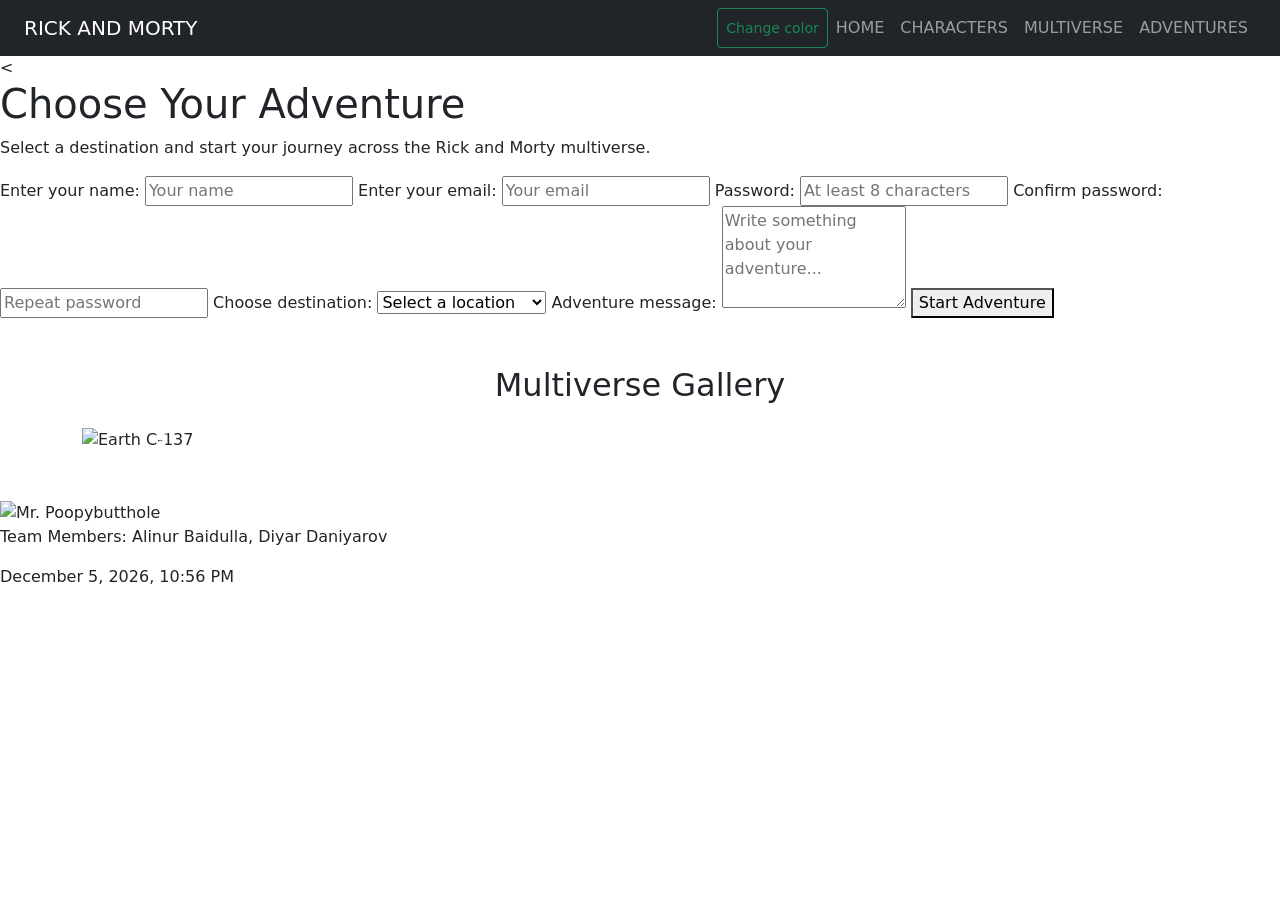
==== adventures.html @ 1e3c1c27 "Implementing JSON" ====
<!DOCTYPE html>
<html lang="en">

<head>
    <meta charset="UTF-8">
    <meta name="viewport" content="width=device-width, initial-scale=1.0">

    <title>Rick and Morty - Adventures</title>

    <link
        href="https://cdn.jsdelivr.net/npm/bootstrap@5.3.8/dist/css/bootstrap.min.css"
        rel="stylesheet">

    <link rel="stylesheet" href="CSS/style.css">
</head>

<body class="adventures-page">

   <nav id="mainNav" class="navbar navbar-expand-lg navbar-dark bg-dark px-4">

    <a class="navbar-brand" href="index.html">
        RICK AND MORTY
    </a>

    <button
        class="navbar-toggler"
        type="button"
        data-bs-toggle="collapse"
        data-bs-target="#mainNavbar"
        aria-controls="mainNavbar"
        aria-expanded="false"
        aria-label="Toggle navigation">

        <span class="navbar-toggler-icon"></span>

    </button>

    <div class="collapse navbar-collapse" id="mainNavbar">

        <div class="navbar-nav ms-auto">
            <button id="colorBtn" class="btn btn-sm btn-outline-success ms-lg-3">
    Change color
</button>

            <a class="nav-link" href="index.html">
                HOME
            </a>

            <a class="nav-link" href="characters.html">
                CHARACTERS
            </a>

            <a class="nav-link" href="multiverse.html">
                MULTIVERSE
            </a>

            <a class="nav-link" href="adventures.html">
                ADVENTURES
            </a>

        </div>

    </div>

</nav>


    <main>

        <<section class="adventure-box">

    <h1>Choose Your Adventure</h1>

    <p>
        Select a destination and start your journey
        across the Rick and Morty multiverse.
    </p>

    <form id="adventureForm" novalidate>

        <label for="player-name">Enter your name:</label>
        <input type="text" id="player-name" placeholder="Your name">
        <span class="error" id="nameError"></span>

        <label for="player-email">Enter your email:</label>
        <input type="email" id="player-email" placeholder="Your email">
        <span class="error" id="emailError"></span>

        <label for="player-password">Password:</label>
        <input type="password" id="player-password" placeholder="At least 8 characters">
        <span class="error" id="passwordError"></span>

        <label for="player-confirm">Confirm password:</label>
        <input type="password" id="player-confirm" placeholder="Repeat password">
        <span class="error" id="confirmError"></span>

        <label for="destination">Choose destination:</label>
        <select id="destination">
            <option value="">Select a location</option>
            <option value="earth-c137">Earth C-137</option>
            <option value="citadel">Citadel of Ricks</option>
            <option value="blips-and-chitz">Blips and Chitz</option>
            <option value="prime-dimension">Prime Dimension</option>
            <option value="doofus-dimension">Doofus Dimension</option>
        </select>
        <span class="error" id="destinationError"></span>

        <label for="adventure-message">Adventure message:</label>
        <textarea id="adventure-message" rows="4" placeholder="Write something about your adventure..."></textarea>
        <span class="error" id="messageError"></span>

        <button type="submit">Start Adventure</button>

    </form>

</section>

<section class="container my-5">

    <h2 class="text-center mb-4">
        Multiverse Gallery
    </h2>

    <div
        id="multiverseCarousel"
        class="carousel slide"
        data-bs-ride="carousel">

        <div class="carousel-inner">

            <div class="carousel-item active">
                <img
                    src="https://images8.alphacoders.com/633/633291.png"
                    class="d-block w-100"
                    alt="Earth C-137">

                <div class="carousel-caption">
                    <h5>Earth C-137</h5>
                </div>
            </div>

            <div class="carousel-item">
                <img
                    src="images/citadel.jpg"
                    class="d-block w-100"
                    alt="Citadel of Ricks">

                <div class="carousel-caption">
                    <h5>Citadel of Ricks</h5>
                </div>
            </div>

            <div class="carousel-item">
                <img
                    src="images/blipsandchitz.jpg"
                    class="d-block w-100"
                    alt="Blips and Chitz">

                <div class="carousel-caption">
                    <h5>Blips and Chitz</h5>
                </div>
            </div>

            <div class="carousel-item">
                <img
                    src="images/prime.jpg"
                    class="d-block w-100"
                    alt="Prime Dimension">

                <div class="carousel-caption">
                    <h5>Prime Dimension</h5>
                </div>
            </div>

            <div class="carousel-item">
                <img
                    src="images/669993.png"
                    class="d-block w-100"
                    alt="Doofus Dimension">

                <div class="carousel-caption">
                    <h5>Doofus Dimension</h5>
                </div>
            </div>

            <div class="carousel-item">
                <img
                    src="https://c4.wallpaperflare.com/wallpaper/999/767/698/rick-and-morty-space-wallpaper-preview.jpg"
                    class="d-block w-100"
                    alt="C-137 World">

                <div class="carousel-caption">
                    <h5>C-137 World</h5>
                </div>
            </div>

            <div class="carousel-item">
                <img
                    src="https://external-preview.redd.it/better-late-than-never-updated-rick-morty-no-mans-sky-v0-KC6_WNamrTLcZHHUnxqdLR42N1tS6dCo4WlxEigZYp0.jpg?auto=webp&s=d674f3583d5a93c86abb2eab2d0bec30c91e4be4"
                    class="d-block w-100"
                    alt="The Citadel">

                <div class="carousel-caption">
                    <h5>The Citadel</h5>
                </div>
            </div>

            <div class="carousel-item">
                <img
                    src="https://cdnb.artstation.com/p/assets/images/images/028/853/683/large/nicholas-cole-jordan-flgtz-rickmorty-panorama-watermarked.jpg?1595716690"
                    class="d-block w-100"
                    alt="Intergalactic Arcade">

                <div class="carousel-caption">
                    <h5>Intergalactic Arcade</h5>
                </div>
            </div>

            <div class="carousel-item">
                <img
                    src="https://encrypted-tbn0.gstatic.com/images?q=tbn:ANd9GcSGdrBbyX2g_65TsSOIntKybNp_5AwWkfByoyB6uJmIbg19TkUXjLWx7h7P&s=10"
                    class="d-block w-100"
                    alt="Another Dimension">

                <div class="carousel-caption">
                    <h5>Another Dimension</h5>
                </div>
            </div>

        </div>

        <button
            class="carousel-control-prev"
            type="button"
            data-bs-target="#multiverseCarousel"
            data-bs-slide="prev">

            <span class="carousel-control-prev-icon"></span>
            <span class="visually-hidden">Previous</span>
        </button>

        <button
            class="carousel-control-next"
            type="button"
            data-bs-target="#multiverseCarousel"
            data-bs-slide="next">

            <span class="carousel-control-next-icon"></span>
            <span class="visually-hidden">Next</span>
        </button>

    </div>

</section>

    </main>
            <img src="images/poopybutthole.png" alt="Mr. Poopybutthole" class="adventure-character-left">

    <footer>
        
        <p>
            Team Members: Alinur Baidulla, Diyar Daniyarov
        </p>
        <div id="datetime"></div>
    </footer>

    <script src="script.js"></script>
    <script src="accordion.js"></script>

    <script
        src="https://cdn.jsdelivr.net/npm/bootstrap@5.3.8/dist/js/bootstrap.bundle.min.js">
    </script>
    <script src="datetime.js"></script>
    <script src="color.js"></script>
    
</body>
</html>
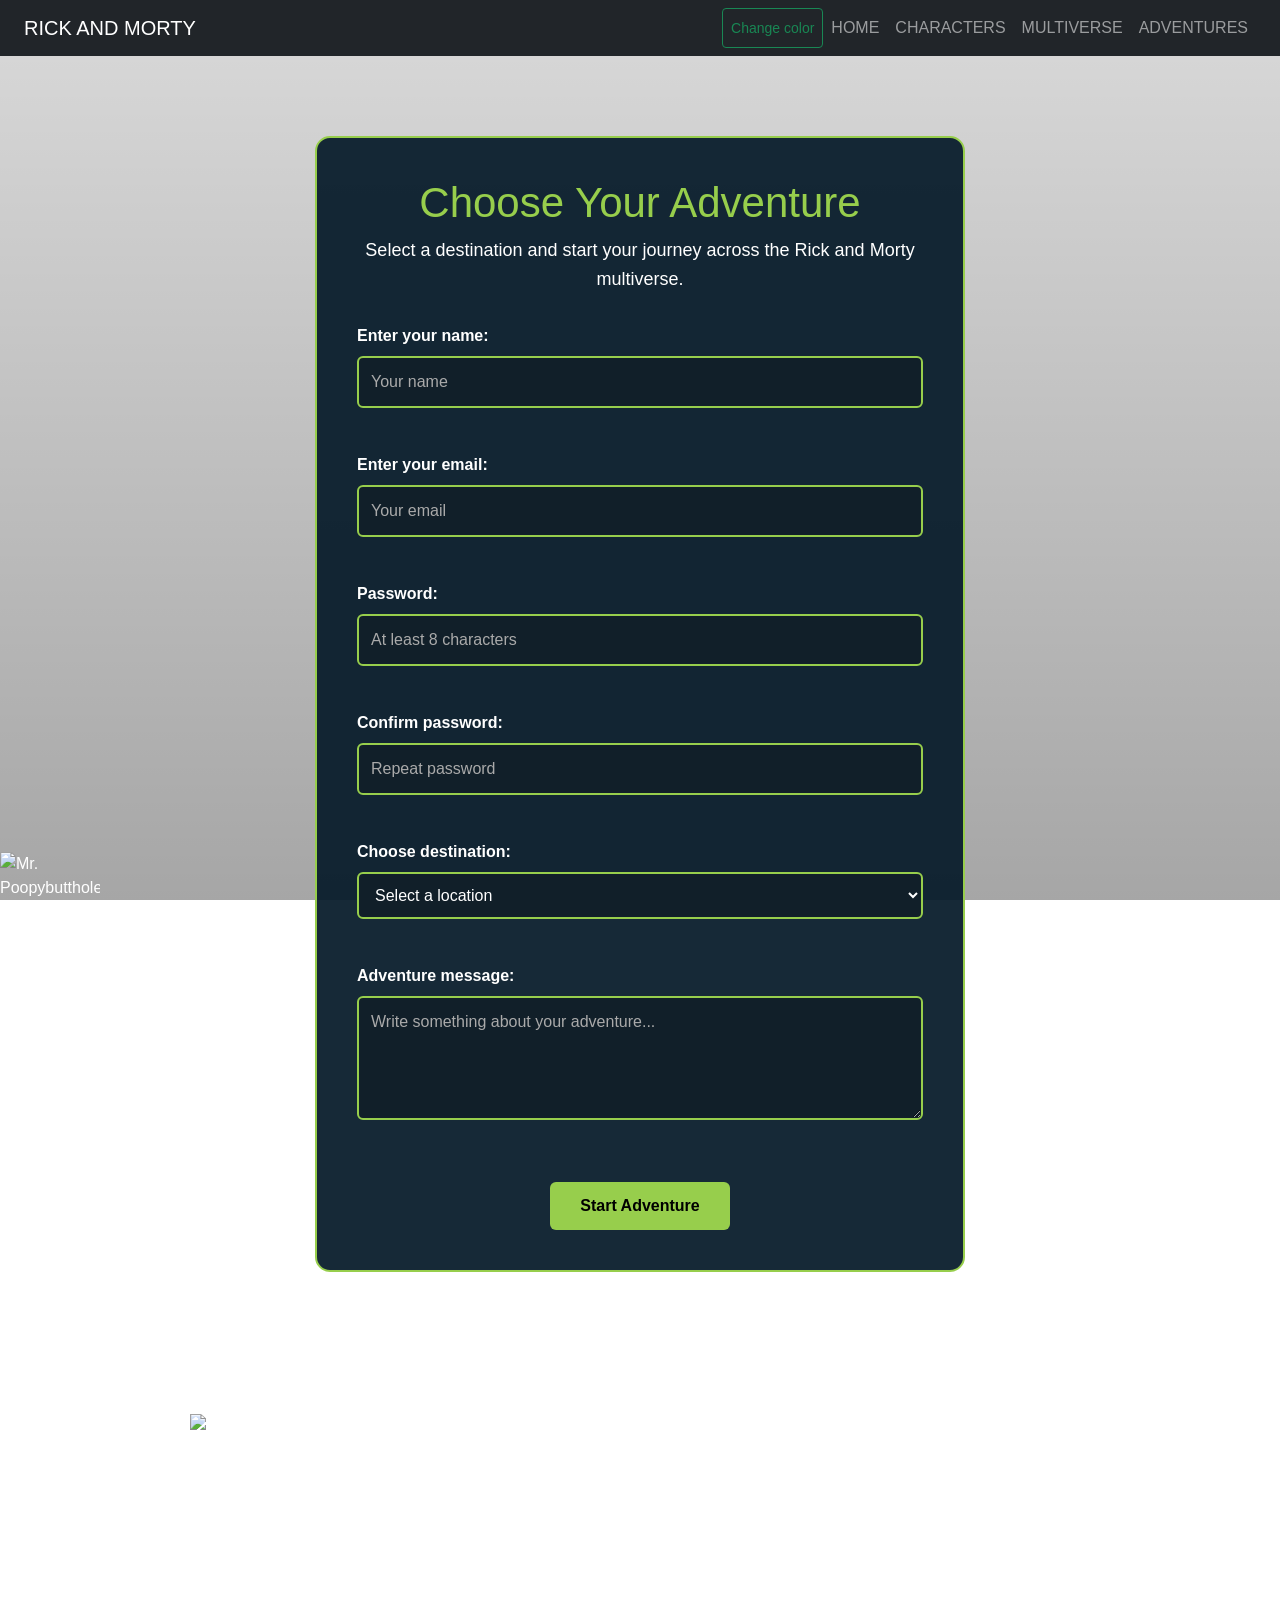
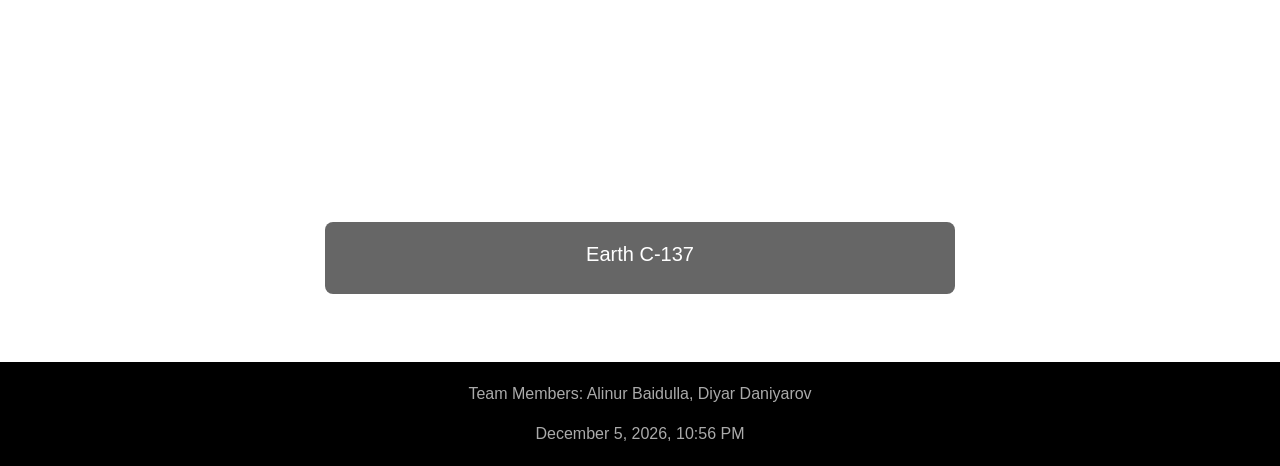
==== commit 22363c12: "Fix indentation in adventure-box section" ====
--- a/adventures.html
+++ b/adventures.html
@@ -67,7 +67,7 @@
 
     <main>
 
-        <<section class="adventure-box">
+        <section class="adventure-box">
 
     <h1>Choose Your Adventure</h1>
 
--- a/CSS/style.css
+++ b/CSS/style.css
@@ -0,0 +1,910 @@
+/* Первоначальные стили для страницы (1-2) */
+
+/* =========================
+   GLOBAL
+   ========================= */
+
+html {
+    scroll-behavior: smooth;
+}
+
+html,
+body {
+    margin: 0;
+    padding: 0;
+    width: 100%;
+    min-height: 100%;
+    overflow-x: hidden;
+    box-sizing: border-box;
+}
+
+*,
+*::before,
+*::after {
+    box-sizing: inherit;
+}
+
+.site-header {
+    display: flex;
+    justify-content: space-between;
+    align-items: center;
+
+    width: 100%;
+    padding: 20px 40px;
+
+    position: relative;
+    z-index: 10;
+}
+
+.logo {
+    color: white;
+    font-family: Arial, sans-serif;
+    font-size: 28px;
+    font-weight: bold;
+}
+
+/* =========================
+   NAVIGATION
+   ========================= */
+
+.nav-menu {
+    display: flex;
+    flex-direction: row;
+    justify-content: center;
+    align-items: center;
+    gap: 15px;
+    padding: 10px;
+    background: transparent;
+}
+
+.nav-menu a {
+    text-decoration: none;
+    color: #ffffff;
+    font-family: Arial, sans-serif;
+    font-size: 14px;
+    font-weight: bold;
+    text-transform: uppercase;
+    background-color: rgba(255, 255, 255, 0.1);
+    border: 2px solid #97ce4c;
+    padding: 10px 20px;
+    border-radius: 4px;
+    transition: all 0.3s ease;
+}
+
+.nav-menu a:hover {
+    background-color: #00ff5e;
+    color: #000000;
+}
+
+.gallery-item {
+    position: relative;
+    overflow: hidden;
+    border-radius: 10px;
+}
+
+.gallery-item img {
+    width: 100%;
+    height: 220px;
+    object-fit: cover;
+    display: block;
+
+    transition: transform 0.3s ease;
+}
+
+.gallery-caption {
+    position: absolute;
+
+    left: 0;
+    right: 0;
+    bottom: 0;
+
+    padding: 15px;
+
+    background-color: rgba(0, 0, 0, 0.75);
+    color: white;
+
+    text-align: center;
+    font-weight: bold;
+
+    opacity: 0;
+
+    transition: opacity 0.3s ease;
+}
+
+/* =========================
+   HOME PAGE
+   ========================= */
+
+.welcome {
+    color: white;
+    font-size: 36px;
+    margin-bottom: 20px;
+    position: relative;
+    top: 450px;
+    left: 5%;
+}
+
+#hero-text {
+    color: white;
+    font-size: 18px;
+    max-width: 600px;
+    margin-bottom: 20px;
+    position: relative;
+    top: 450px;
+    left: 5%;
+}
+
+.Home-page {
+    display: flex;
+    flex-direction: column;
+    font-family: Arial, sans-serif;
+    min-height: 100vh;
+    background-image: url("../images/RnMIndex.jpg");
+    background-size: cover;
+    background-position: center;
+    background-repeat: no-repeat;
+    background-attachment: fixed;
+}
+
+.Home-page main {
+    flex: 1;
+
+    
+}
+.home-character {
+    position: absolute;
+    bottom: 0;
+    right: 0;
+    width: 150px;
+    height: auto;
+}
+
+.hero-button {
+    position: relative;
+    top: 450px;
+    left: 5%;
+}
+
+
+/* =========================
+   CHARACTERS PAGE
+   ========================= */
+
+.characters-page {
+    margin: 0;
+    padding: 0;
+    font-family: Arial, sans-serif;
+    background-color: #000000;
+}
+
+.character {
+    display: flex;
+    flex: 0 0 calc(33.333% - 20px);
+    max-width: calc(33.333% - 20px);
+}
+
+.characters-hero {
+    position: relative;
+    width: 100%;
+    height: 100vh;
+    background-image: url('../images/sanchez-family.jpg');
+    background-size: cover;
+    background-position: center;
+    background-repeat: no-repeat;
+    display: flex;
+    justify-content: flex-start;
+    align-items: flex-start;
+}
+
+.characters-main {
+    width: 80%;
+    max-width: 1100px;
+    margin: -100px auto 0;
+    position: relative;
+    background-color: white;
+    padding: 60px;
+    border-radius: 10px;
+}
+.character-info {
+    display: flex;
+    flex-direction: column;
+    width: 100%;
+
+    padding: 20px;
+
+    background-color: #f5f5f5;
+    border: 2px solid #97ce4c;
+    border-radius: 12px;
+
+    transition: transform 0.3s ease;
+}
+
+.characters-hero h1 {
+    color: white;
+    font-size: 40px;
+    margin-left: 5%;
+}
+
+.character-info img {
+    width: 100%;
+    height: 220px;
+    object-fit: contain;
+    border-radius: 8px;
+}
+
+.team-members {
+    color: white;
+    text-align: end;
+}
+
+.character-list {
+    display: flex;
+    flex-wrap: wrap;
+    gap: 25px;
+    justify-content: center;
+}
+
+.character:hover .character-info {
+    transform: translateY(-8px);
+}
+
+.character-button {
+    margin-top: auto;
+    padding: 10px 20px;
+
+    background-color: #97ce4c;
+    color: black;
+
+    border: none;
+    border-radius: 6px;
+
+    font-weight: bold;
+    cursor: pointer;
+}
+
+.character-button:hover {
+    background-color: #00ff5e;
+}
+
+
+/* Стили для страниц (3-4) */
+
+/* =========================
+   MULTIVERSE PAGE
+   ========================= */
+
+.multiverse-page {
+    margin: 0;
+    min-height: 100vh;
+
+    background-color: #090909;
+    background-image: url("../images/multiedit.jpeg");
+    background-size: cover;
+    background-position: center;
+    background-repeat: no-repeat;
+    background-attachment: fixed;
+
+    color: white;
+    font-family: Arial, sans-serif;
+}
+
+
+.multiverse-layout {
+    grid-area: main;
+
+    display: flex;
+    flex-direction: column;
+    align-items: center;
+
+    width: 100%;
+    min-height: 100vh;
+
+    padding: 60px 20px;
+}
+
+
+.multiverse-content {
+    width: 100%;
+    max-width: 800px;
+
+    text-align: center;
+
+    background-color: rgba(10, 30, 45, 0.9);
+
+    padding: 40px;
+
+    border-radius: 15px;
+    border: 2px solid #97ce4c;
+}
+
+
+.multiverse-content h1 {
+    font-size: 48px;
+
+    margin-top: 0;
+
+    margin-bottom: 20px;
+
+    color: #97ce4c;
+}
+
+
+.multiverse-content h2 {
+    margin-top: 40px;
+
+    margin-bottom: 20px;
+}
+
+
+.intro-text {
+    max-width: 650px;
+
+    margin: 0 auto 40px auto;
+
+    font-size: 18px;
+
+    line-height: 1.6;
+}
+
+
+.multiverse-table {
+    width: 100%;
+
+    border-collapse: collapse;
+
+    margin: 20px auto;
+}
+
+
+.multiverse-table th,
+.multiverse-table td {
+    border: 1px solid #97ce4c;
+
+    padding: 15px;
+
+    text-align: center;
+}
+
+
+.multiverse-table th {
+    background-color: #97ce4c;
+
+    color: black;
+}
+
+.multiverse-info {
+    max-width: 650px;
+
+    margin: 40px auto;
+
+    line-height: 1.6;
+}
+
+footer {
+    text-align: center;
+
+    padding: 20px;
+
+    background-color: black;
+
+    color: #aaaaaa;
+}
+
+.universe-details {
+    width: 100%;
+    margin-top: 60px;
+}
+
+.universe-card {
+    margin: 50px auto;
+    padding: 30px;
+
+    max-width: 700px;
+
+    border: 2px solid #97ce4c;
+    border-radius: 15px;
+
+    text-align: center;
+
+    scroll-margin-top: 40px;
+}
+
+.universe-card img {
+    width: 300px;
+    max-width: 100%;
+    height: auto;
+
+    margin: 20px 0;
+
+    border-radius: 10px;
+}
+
+.universe-card p {
+    line-height: 1.6;
+}
+
+.multiverse-character-left {
+    position: absolute;
+    bottom: 0;
+    left: 0;
+    width: 70px;
+    height: auto;
+}
+
+.multiverse-grid > nav {
+    grid-area: header;
+}
+
+.multiverse-sidebar {
+    grid-area: sidebar;
+}
+
+.multiverse-layout {
+    grid-area: main;
+}
+
+.multiverse-grid footer {
+    grid-area: footer;
+}
+
+.multiverse-grid {
+    display: grid;
+
+    grid-template-columns: 220px 1fr;
+
+    grid-template-areas:
+        "header header"
+        "sidebar main"
+        "footer footer";
+
+    min-height: 100vh;
+}
+
+.multiverse-sidebar {
+    padding: 30px 20px;
+
+    background-color: rgba(10, 30, 45, 0.95);
+
+    border-right: 2px solid #97ce4c;
+}
+
+.multiverse-sidebar h2 {
+    color: #97ce4c;
+    margin-top: 0;
+}
+
+.multiverse-sidebar a {
+    display: block;
+
+    margin-bottom: 15px;
+    padding: 10px;
+
+    color: white;
+    text-decoration: none;
+
+    border-radius: 6px;
+
+    transition: 0.3s;
+}
+
+.multiverse-sidebar a:hover {
+    background-color: #97ce4c;
+    color: black;
+}
+
+.multiverse-gallery {
+    width: 100%;
+    max-width: 1000px;
+    margin: 60px auto;
+    padding: 30px;
+}
+
+.multiverse-gallery h2 {
+    text-align: center;
+    color: #97ce4c;
+    font-size: 32px;
+    margin-bottom: 30px;
+}
+
+.gallery-grid {
+    display: grid;
+    grid-template-columns: repeat(3, 1fr);
+    gap: 20px;
+}
+
+/* =========================
+   ADVENTURES PAGE
+   ========================= */
+
+.adventures-page {
+    margin: 0;
+    min-height: 100vh;
+
+    background: transparent;
+    font-family: Arial, sans-serif;
+    color: white;
+}
+
+.adventure-box {
+    width: 90%;
+    max-width: 650px;
+
+    margin: 80px auto;
+    padding: 40px;
+
+    text-align: center;
+
+    background-color: rgba(10, 30, 45, 0.95);
+
+    border: 2px solid #97ce4c;
+    border-radius: 15px;
+}
+.adventure-box h1 {
+    margin-top: 0;
+
+    font-size: 42px;
+    color: #97ce4c;
+}
+
+
+.adventure-box p {
+    font-size: 18px;
+    line-height: 1.6;
+
+    margin-bottom: 30px;
+}
+
+
+.adventure-box label {
+    display: block;
+
+    margin-top: 20px;
+    margin-bottom: 8px;
+
+    text-align: left;
+
+    font-size: 16px;
+    font-weight: bold;
+}
+
+.adventure-box input,
+.adventure-box select,
+.adventure-box textarea {
+    width: 100%;
+
+    padding: 12px;
+
+    font-size: 16px;
+    font-family: Arial, sans-serif;
+
+    background-color: #111f29;
+    color: white;
+
+    border: 2px solid #97ce4c;
+    border-radius: 6px;
+
+    outline: none;
+}
+
+.adventure-box textarea {
+    min-height: 100px;
+    resize: vertical;
+}
+
+.adventure-box input::placeholder,
+.adventure-box textarea::placeholder {
+    color: #aaaaaa;
+}
+
+.adventure-box input:focus,
+.adventure-box select:focus,
+.adventure-box textarea:focus {
+    border-color: #9be044;
+}
+
+.adventure-box button {
+    margin-top: 30px;
+
+    padding: 12px 30px;
+
+    font-size: 16px;
+    font-weight: bold;
+
+    background-color: #97ce4c;
+    color: black;
+
+    border: none;
+    border-radius: 6px;
+
+    cursor: pointer;
+
+    transition: 0.3s;
+}
+
+.adventure-box button:hover {
+    background-color: #97ce4c;
+
+    transform: scale(1.05);
+}
+
+body.adventures-page {
+    min-height: 100vh;
+
+    background-image:
+        linear-gradient(
+            rgba(0, 0, 0, 0.15),
+            rgba(0, 0, 0, 0.35)
+        ),
+        url("../images/portalAD.jpg");
+
+    background-size: cover;
+    background-position: center;
+    background-repeat: no-repeat;
+    background-attachment: fixed;
+}
+
+.adventure-character-left {
+    position: absolute;
+    bottom: 0;
+    left: 0;
+    width: 100px;
+    height: auto;
+}
+
+/* =========================
+   RESPONSIVE DESIGN
+   ========================= */
+
+@media (max-width: 768px) {
+
+    /* HEADER */
+
+    .site-header {
+        flex-direction: column;
+        gap: 15px;
+        padding: 20px;
+    }
+
+    .nav-menu {
+        flex-wrap: wrap;
+    }
+
+
+    /* HOME */
+
+    .welcome,
+    #hero-text,
+    .hero-button {
+        left: 20px;
+    }
+
+
+    /* CHARACTERS */
+
+    .characters-main {
+        width: 95%;
+        padding: 25px;
+    }
+
+    .character-list {
+        flex-direction: column;
+        align-items: center;
+    }
+
+    .character {
+        width: 100%;
+        max-width: 350px;
+        
+    }
+
+
+    /* MULTIVERSE GRID */
+
+    .multiverse-grid {
+        grid-template-columns: 1fr;
+
+        grid-template-areas:
+            "header"
+            "sidebar"
+            "main"
+            "footer";
+    }
+    .multiverse-grid > nav {
+    grid-area: header;
+}
+
+    .multiverse-sidebar {
+        border-right: none;
+        border-bottom: 2px solid #97ce4c;
+    }
+
+    .multiverse-content {
+        padding: 20px;
+    }
+
+
+    /* GALLERY */
+
+    .gallery-grid {
+        grid-template-columns: repeat(2, 1fr);
+    }
+
+
+    /* ADVENTURES */
+
+    .adventure-box {
+        width: 95%;
+        padding: 25px;
+    }
+
+    
+}
+
+/* =========================
+   ASSIGNMENT 3
+   RESPONSIVE DESIGN
+   ========================= */
+
+
+/* TABLET */
+@media (max-width: 768px) {
+
+    .welcome {
+        font-size: 36px;
+    }
+
+    #hero-text {
+        font-size: 18px;
+    }
+    .character {
+    flex: 0 0 calc(50% - 15px);
+    max-width: calc(50% - 15px);
+    }   
+}
+
+
+/* MOBILE */
+@media (max-width: 480px) {
+
+    .welcome {
+        font-size: 28px;
+    }
+
+    #hero-text {
+        font-size: 16px;
+    }
+    .character {
+    flex: 0 0 100%;
+    max-width: 100%;
+    }
+    #multiverseCarousel .carousel-item img {
+    height: 250px;
+}
+}
+
+.bootstrap-info {
+    background-color: rgba(10, 30, 45, 0.9);
+    color: white;
+    border-color: #97ce4c;
+}
+
+.bootstrap-info h2,
+.bootstrap-info h3 {
+    color: #97ce4c;
+}
+
+#multiverseCarousel {
+    max-width: 900px;
+    margin: 0 auto;
+}
+
+#multiverseCarousel .carousel-item img {
+    height: 500px;
+    object-fit: cover;
+}
+
+#multiverseCarousel .carousel-caption {
+    background-color: rgba(0, 0, 0, 0.6);
+    border-radius: 8px;
+}
+
+.faq {
+    width: 90%;
+    max-width: 800px;
+    margin: 40px auto;
+    padding: 30px;
+    background-color: rgba(10, 30, 45, 0.9);
+    color: white;
+    border: 2px solid #97ce4c;
+    border-radius: 15px;
+}
+.faq-answer p {
+    padding: 10px 12px;
+    margin: 0;
+}
+
+.faq h2 {
+    color: #97ce4c;
+    text-align: center;
+}
+
+.faq-question {
+    width: 100%;
+    text-align: left;
+    padding: 12px;
+    margin-top: 10px;
+    background-color: #97ce4c;
+    color: black;
+    border: none;
+    border-radius: 6px;
+    font-weight: bold;
+    cursor: pointer;
+}
+
+.faq-answer {
+    max-height: 0;
+    overflow: hidden;
+    transition: max-height 0.3s ease;
+}
+
+.faq-item.open .faq-answer {
+    max-height: 200px;
+}
+.popup-overlay {
+    display: none;
+    position: fixed;
+    inset: 0;
+    background-color: rgba(0, 0, 0, 0.7);
+    justify-content: center;
+    align-items: center;
+    z-index: 1000;
+}
+
+.popup-overlay.active {
+    display: flex;
+}
+
+.popup {
+    position: relative;
+    width: 90%;
+    max-width: 400px;
+    padding: 30px;
+    background-color: rgba(10, 30, 45, 0.98);
+    color: white;
+    border: 2px solid #97ce4c;
+    border-radius: 15px;
+    text-align: center;
+}
+
+.popup input {
+    width: 100%;
+    padding: 10px;
+    margin: 15px 0;
+    border: 2px solid #97ce4c;
+    border-radius: 6px;
+}
+
+.popup-close {
+    position: absolute;
+    top: 10px;
+    right: 15px;
+    background: none;
+    border: none;
+    color: white;
+    font-size: 28px;
+    cursor: pointer;
+}
+.error {
+    display: block;
+    min-height: 20px;
+    margin-top: 5px;
+    text-align: left;
+    color: #ff6b6b;
+    font-size: 14px;
+}
+
+.adventure-box input.invalid,
+.adventure-box select.invalid,
+.adventure-box textarea.invalid {
+    border-color: #ff6b6b;
+}
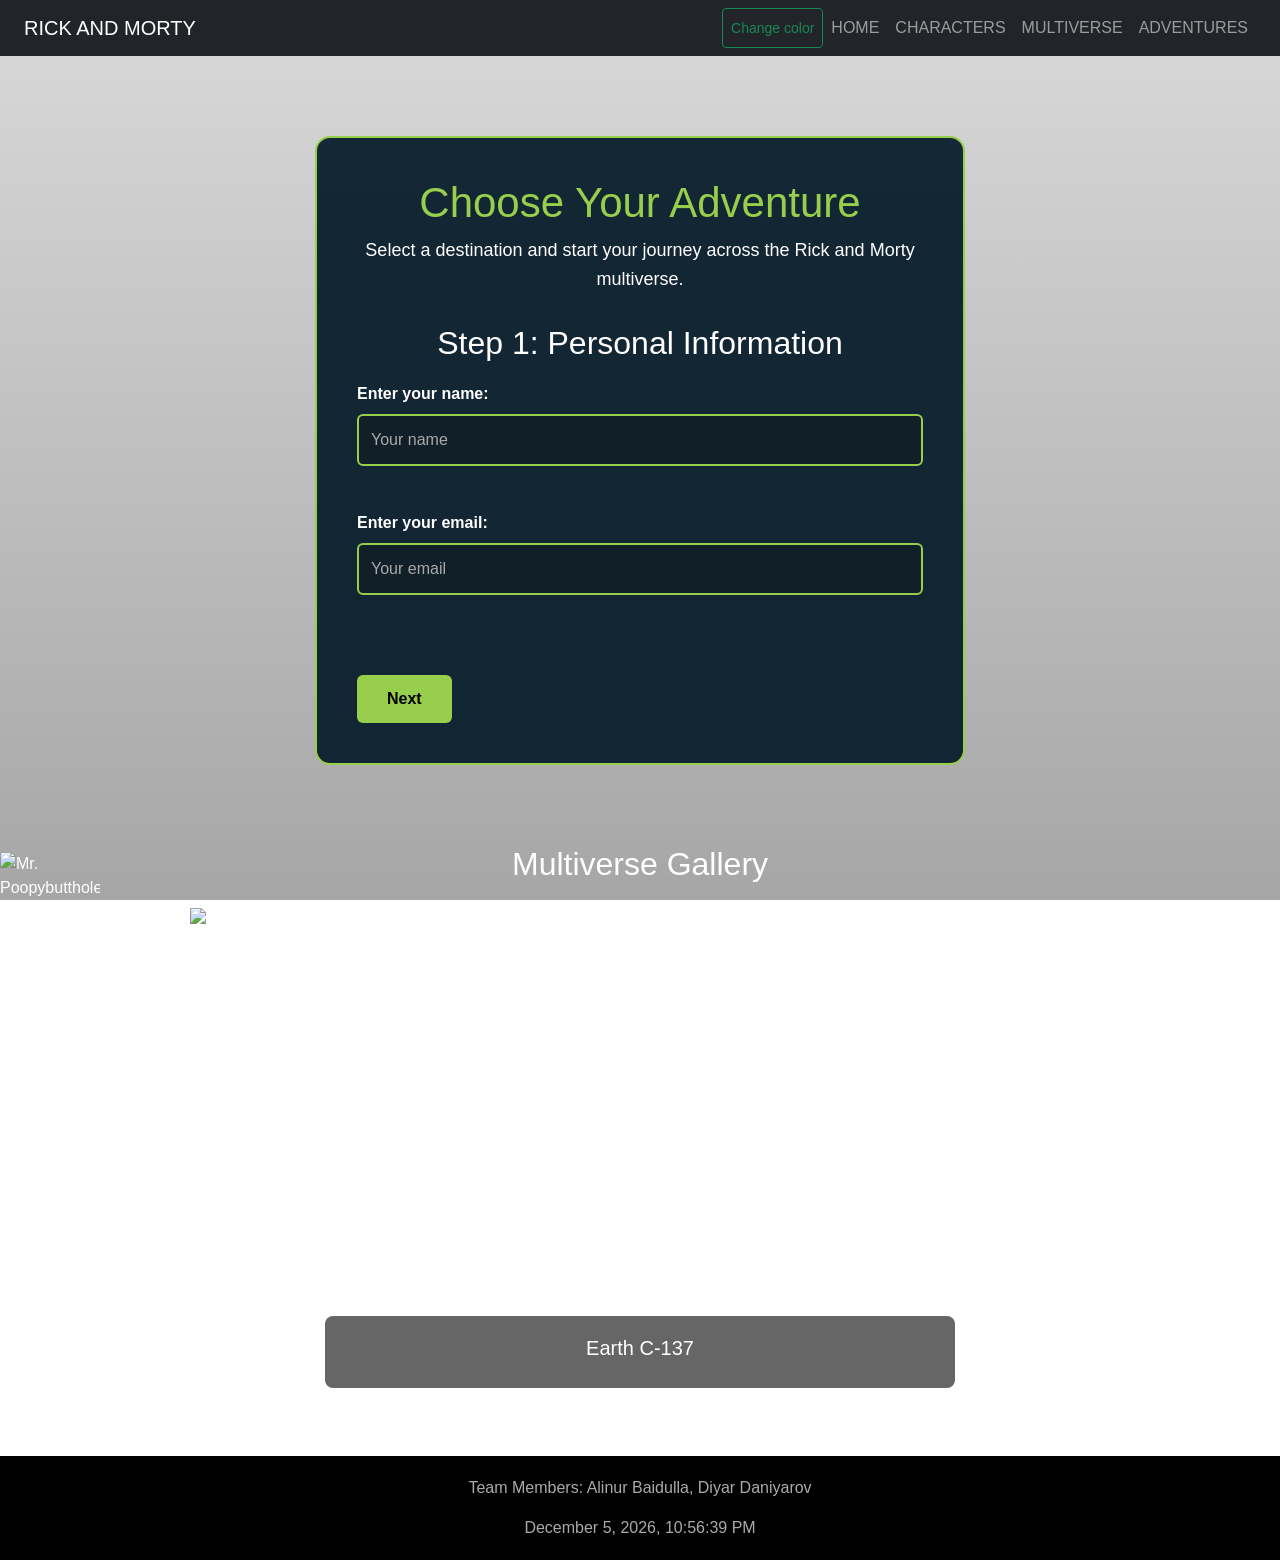
==== commit ab9a7839: "Add Assignment 5 features and update website" ====
--- a/adventures.html
+++ b/adventures.html
@@ -65,55 +65,89 @@
 </nav>
 
 
-    <main>
-
-        <section class="adventure-box">
-
-    <h1>Choose Your Adventure</h1>
-
-    <p>
-        Select a destination and start your journey
-        across the Rick and Morty multiverse.
-    </p>
-
-    <form id="adventureForm" novalidate>
-
-        <label for="player-name">Enter your name:</label>
-        <input type="text" id="player-name" placeholder="Your name">
-        <span class="error" id="nameError"></span>
-
-        <label for="player-email">Enter your email:</label>
-        <input type="email" id="player-email" placeholder="Your email">
-        <span class="error" id="emailError"></span>
-
-        <label for="player-password">Password:</label>
-        <input type="password" id="player-password" placeholder="At least 8 characters">
-        <span class="error" id="passwordError"></span>
-
-        <label for="player-confirm">Confirm password:</label>
-        <input type="password" id="player-confirm" placeholder="Repeat password">
-        <span class="error" id="confirmError"></span>
-
-        <label for="destination">Choose destination:</label>
-        <select id="destination">
-            <option value="">Select a location</option>
-            <option value="earth-c137">Earth C-137</option>
-            <option value="citadel">Citadel of Ricks</option>
-            <option value="blips-and-chitz">Blips and Chitz</option>
-            <option value="prime-dimension">Prime Dimension</option>
-            <option value="doofus-dimension">Doofus Dimension</option>
-        </select>
-        <span class="error" id="destinationError"></span>
-
-        <label for="adventure-message">Adventure message:</label>
-        <textarea id="adventure-message" rows="4" placeholder="Write something about your adventure..."></textarea>
-        <span class="error" id="messageError"></span>
-
-        <button type="submit">Start Adventure</button>
-
-    </form>
-
-</section>
+<main>
+
+    <section class="adventure-box">
+
+        <h1>Choose Your Adventure</h1>
+
+        <p>
+            Select a destination and start your journey
+            across the Rick and Morty multiverse.
+        </p>
+
+        <form id="adventureForm" novalidate>
+
+            <!-- STEP 1 -->
+            <div class="form-step active" data-step="1">
+
+                <h2>Step 1: Personal Information</h2>
+
+                <label for="player-name">Enter your name:</label>
+                <input type="text" id="player-name" placeholder="Your name">
+                <span class="error" id="nameError"></span>
+
+                <label for="player-email">Enter your email:</label>
+                <input type="email" id="player-email" placeholder="Your email">
+                <span class="error" id="emailError"></span>
+
+            </div>
+
+            <!-- STEP 2 -->
+            <div class="form-step" data-step="2">
+
+                <h2>Step 2: Security</h2>
+
+                <label for="player-password">Password:</label>
+                <input type="password" id="player-password" placeholder="At least 8 characters">
+                <span class="error" id="passwordError"></span>
+
+                <label for="player-confirm">Confirm password:</label>
+                <input type="password" id="player-confirm" placeholder="Repeat password">
+                <span class="error" id="confirmError"></span>
+
+            </div>
+
+            <!-- STEP 3 -->
+            <div class="form-step" data-step="3">
+
+                <h2>Step 3: Choose Your Adventure</h2>
+
+                <label for="destination">Choose destination:</label>
+                <select id="destination">
+                    <option value="">Select a location</option>
+                    <option value="earth-c137">Earth C-137</option>
+                    <option value="citadel">Citadel of Ricks</option>
+                    <option value="blips-and-chitz">Blips and Chitz</option>
+                    <option value="prime-dimension">Prime Dimension</option>
+                    <option value="doofus-dimension">Doofus Dimension</option>
+                </select>
+                <span class="error" id="destinationError"></span>
+
+                <label for="adventure-message">Adventure message:</label>
+                <textarea id="adventure-message" rows="4"
+                    placeholder="Write something about your adventure..."></textarea>
+                <span class="error" id="messageError"></span>
+
+            </div>
+
+            <!-- NAVIGATION -->
+            <div class="form-navigation">
+
+                <button type="button" id="backBtn">Back</button>
+
+                <button type="button" id="nextBtn">Next</button>
+
+                <button type="submit" id="submitBtn">
+                    Start Adventure
+                </button>
+
+            </div>
+
+        </div>
+
+        </form>
+    </section>
 
 <section class="container my-5">
 
@@ -272,6 +306,7 @@
     </script>
     <script src="datetime.js"></script>
     <script src="color.js"></script>
-    
+    <script src="adventures-step.js"></script>
+    <script src="keyboard.js"></script>
 </body>
 </html>
--- a/CSS/style.css
+++ b/CSS/style.css
@@ -908,3 +908,106 @@
 .adventure-box textarea.invalid {
     border-color: #ff6b6b;
 }
+
+
+
+/* Portal Control */
+
+.portal-control {
+    width: 100%;
+    max-width: 600px;
+    margin: 40px auto;
+
+    display: flex;
+    flex-direction: column;
+    align-items: center;
+    justify-content: center;
+
+    gap: 20px;
+    padding: 30px;
+    text-align: center;
+
+    background: rgba(10, 30, 45, 0.9);
+    border: 1px solid #97ce4c;
+    border-radius: 12px;
+}
+
+/* Portal appearance */
+
+.portal-circle {
+    width: 160px;
+    height: 160px;
+    border-radius: 50%;
+
+    background: radial-gradient(
+        circle,
+        #caff70 0%,
+        #97ce4c 35%,
+        #00b86b 65%,
+        #003b28 100%
+    );
+
+    border: 5px solid #97ce4c;
+
+    box-shadow:
+        0 0 20px #97ce4c,
+        0 0 40px rgba(0, 255, 100, 0.5);
+
+    transition: transform 0.5s ease;
+}
+
+/* Animation when portal is activated */
+
+.portal-circle.active {
+    animation: portalSpin 1.5s ease-in-out;
+}
+
+@keyframes portalSpin {
+    0% {
+        transform: scale(1) rotate(0deg);
+    }
+
+    50% {
+        transform: scale(1.3) rotate(180deg);
+    }
+
+    100% {
+        transform: scale(1) rotate(360deg);
+    }
+}
+
+/* Button */
+
+#activatePortal {
+    padding: 12px 25px;
+    font-size: 17px;
+    font-weight: bold;
+    cursor: pointer;
+}
+
+/* Result */
+
+#portalResult {
+    color: #97ce4c;
+    font-size: 24px;
+}
+
+#portalDescription {
+    color: white;
+    font-size: 16px;
+}
+
+.form-step {
+    display: none;
+}
+
+.form-step.active {
+    display: block;
+}
+
+.form-navigation {
+    display: flex;
+    justify-content: space-between;
+    gap: 15px;
+    margin-top: 25px;
+}
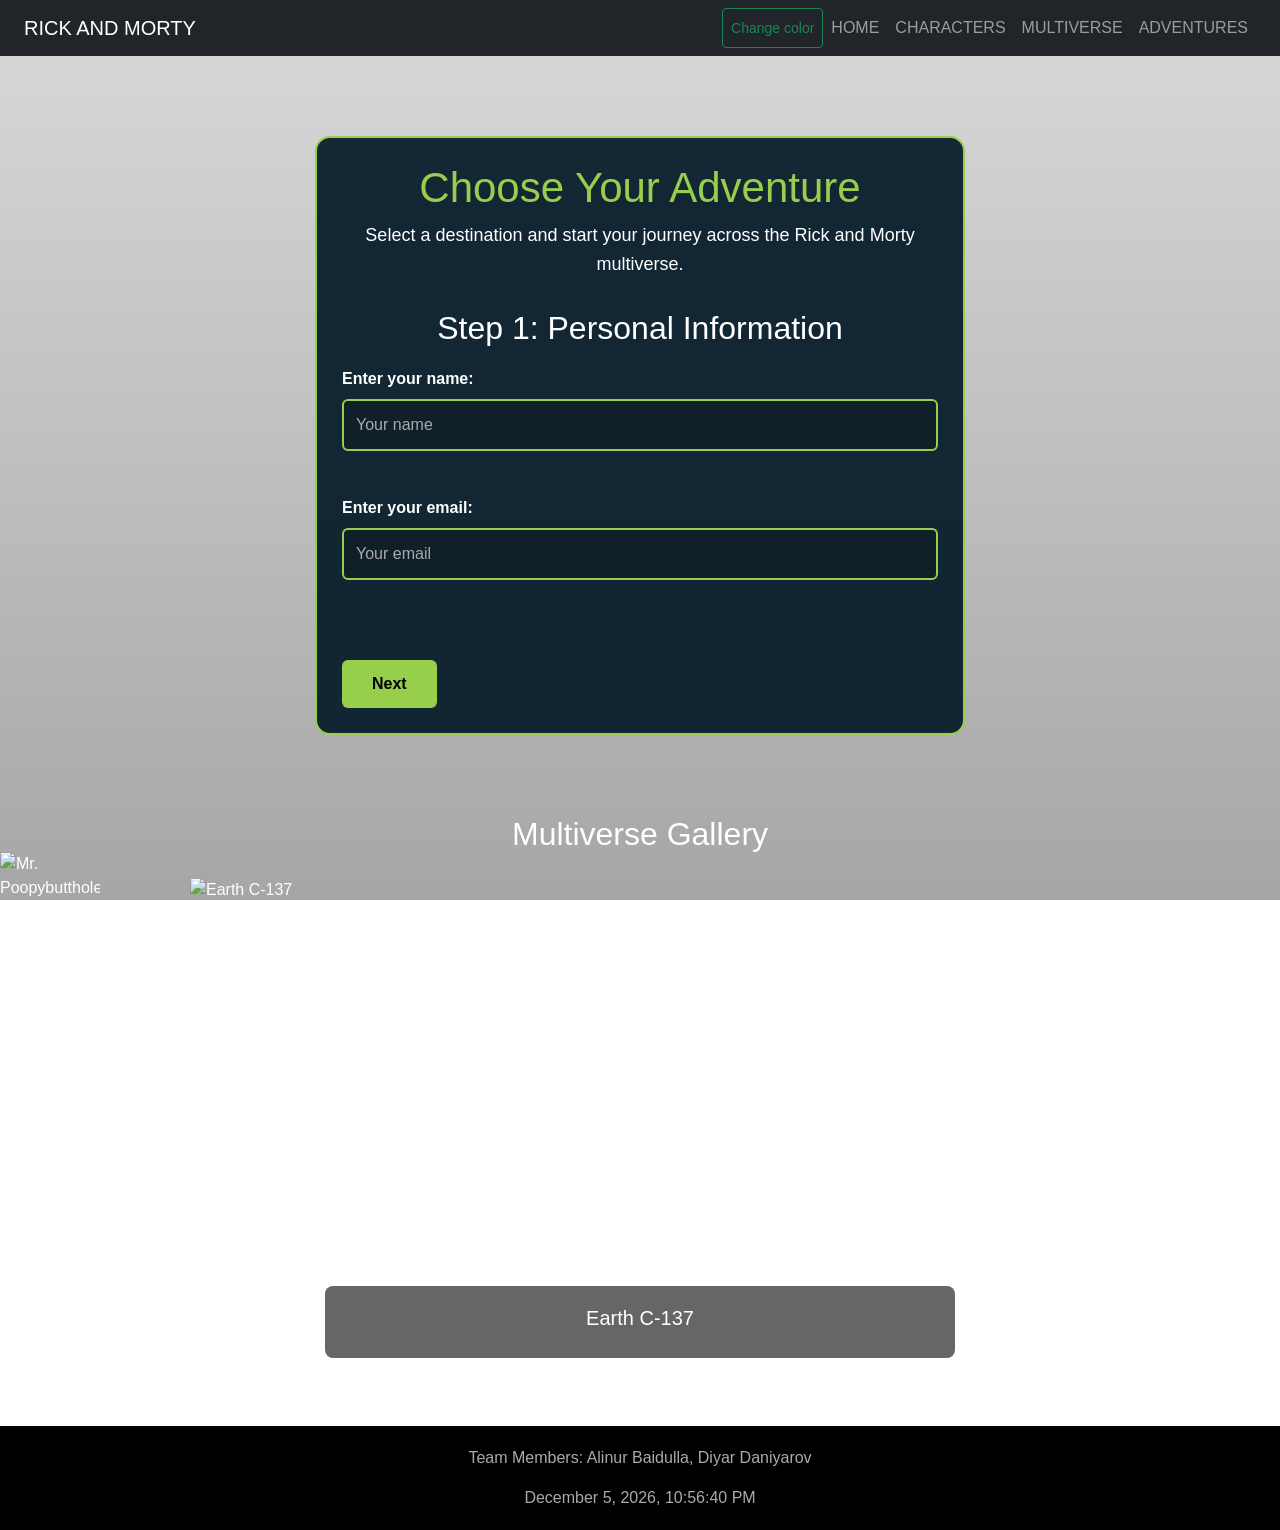
==== commit 4c053fc2: "Complete Assignment 6 jQuery features" ====
--- a/adventures.html
+++ b/adventures.html
@@ -139,12 +139,20 @@
                 <button type="button" id="nextBtn">Next</button>
 
                 <button type="submit" id="submitBtn">
-                    Start Adventure
+
+                    <span
+                        id="submitSpinner"
+                        class="spinner-border spinner-border-sm me-2 d-none"
+                        role="status"
+                        aria-hidden="true">
+                    </span>
+
+                    <span id="submitText">Start Adventure</span>
+
                 </button>
 
             </div>
 
-        </div>
 
         </form>
     </section>
@@ -287,7 +295,15 @@
 
 </section>
 
-    </main>
+<div id="adventureToast" class="adventure-toast" role="status" aria-live="polite">
+    <span class="toast-symbol">✓</span>
+
+    <div class="toast-content">
+        <strong>Adventure confirmed!</strong>
+        <p>Opening your destination...</p>
+    </div>
+</div>
+
             <img src="images/poopybutthole.png" alt="Mr. Poopybutthole" class="adventure-character-left">
 
     <footer>
@@ -298,15 +314,18 @@
         <div id="datetime"></div>
     </footer>
 
-    <script src="script.js"></script>
-    <script src="accordion.js"></script>
-
-    <script
-        src="https://cdn.jsdelivr.net/npm/bootstrap@5.3.8/dist/js/bootstrap.bundle.min.js">
-    </script>
-    <script src="datetime.js"></script>
-    <script src="color.js"></script>
-    <script src="adventures-step.js"></script>
-    <script src="keyboard.js"></script>
+<script src="https://cdn.jsdelivr.net/npm/bootstrap@5.3.8/dist/js/bootstrap.bundle.min.js"></script>
+
+<script src="https://code.jquery.com/jquery-4.0.0.min.js"></script>
+
+<script src="js/script.js"></script>
+<script src="js/accordion.js"></script>
+<script src="js/datetime.js"></script>
+<script src="js/color.js"></script>
+<script src="js/keyboard.js"></script>
+
+<script src="js/loading.js"></script>
+<script src="js/notification.js"></script>
+<script src="js/adventures-step.js"></script>
 </body>
 </html>
--- a/CSS/style.css
+++ b/CSS/style.css
@@ -41,6 +41,18 @@
     font-family: Arial, sans-serif;
     font-size: 28px;
     font-weight: bold;
+}
+
+@media (max-width: 1000px) {
+    .characters-page .character-list {
+        grid-template-columns: repeat(2, minmax(0, 1fr));
+    }
+}
+
+@media (max-width: 650px) {
+    .characters-page .character-list {
+        grid-template-columns: 1fr;
+    }
 }
 
 /* =========================
@@ -119,19 +131,13 @@
     color: white;
     font-size: 36px;
     margin-bottom: 20px;
-    position: relative;
-    top: 450px;
-    left: 5%;
-}
-
+}
 #hero-text {
     color: white;
     font-size: 18px;
     max-width: 600px;
     margin-bottom: 20px;
-    position: relative;
-    top: 450px;
-    left: 5%;
+    line-height: 1.6;
 }
 
 .Home-page {
@@ -160,12 +166,116 @@
 }
 
 .hero-button {
+    display: inline-block;
+    text-decoration: none;
+}
+.hero-content {
+    display: flex;
+    flex-direction: column;
+    align-items: flex-start;
+    padding-top: 40px; /* Добавляем отступ сверху, чтобы текст не залезал на навбар */
+    z-index: 2;
     position: relative;
-    top: 450px;
-    left: 5%;
-}
-
-
+}
+#timeGreeting {
+    font-size: 1.1rem;
+    font-weight: 600;
+    color: #ffc107 !important;
+    background: rgba(0, 0, 0, 0.75); /* Плотная темная подложка, чтобы текст читался на любом фоне */
+    padding: 8px 16px;
+    border-radius: 6px;
+    display: inline-block;
+    position: relative;
+    z-index: 10;
+    margin-left: 15px; /* Небольшой отступ слева от края */
+    box-shadow: 0 4px 6px rgba(0, 0, 0, 0.3);
+}
+
+/* HOME HERO - Final Layout */
+
+.Home-page .hero {
+    position: relative;
+    min-height: 650px;
+
+    display: flex;
+    align-items: flex-end;
+}
+
+.Home-page .hero-content {
+    position: relative;
+
+    display: flex;
+    flex-direction: column;
+    align-items: flex-start;
+
+    width: 100%;
+    max-width: 750px;
+
+    padding: 40px 5% 65px;
+    margin: 0;
+
+    z-index: 2;
+}
+
+.Home-page .multiverse-stats {
+    position: relative;
+    margin: 0;
+    z-index: 1;
+}
+
+@media (max-width: 768px) {
+    .Home-page .hero {
+        min-height: 550px;
+    }
+
+    .Home-page .hero-content {
+        padding: 30px 20px 50px;
+    }
+}
+
+/* Home page action buttons */
+
+.Home-page .hero-actions {
+    display: flex;
+    align-items: center;
+    flex-wrap: wrap;
+    gap: 12px;
+    margin-top: 8px;
+}
+
+.Home-page .hero-actions .hero-button,
+.Home-page .hero-actions #openPopup {
+    position: static;
+    transform: none;
+    margin: 0;
+    padding: 12px 24px;
+    font-size: 16px;
+    font-weight: 600;
+    border-radius: 6px;
+}
+
+.Home-page .hero-actions #openPopup {
+    background: rgba(0, 0, 0, 0.25);
+    color: white;
+    border: 1px solid rgba(255, 255, 255, 0.7);
+}
+
+.Home-page .hero-actions #openPopup:hover {
+    background: white;
+    color: #172019;
+}
+
+@media (max-width: 480px) {
+    .Home-page .hero-actions {
+        gap: 10px;
+    }
+
+    .Home-page .hero-actions .hero-button,
+    .Home-page .hero-actions #openPopup {
+        padding: 10px 16px;
+        font-size: 14px;
+    }
+}
 /* =========================
    CHARACTERS PAGE
    ========================= */
@@ -178,9 +288,10 @@
 }
 
 .character {
-    display: flex;
-    flex: 0 0 calc(33.333% - 20px);
-    max-width: calc(33.333% - 20px);
+    display: block;
+    width: 100%;
+    max-width: none;
+    min-width: 0;
 }
 
 .characters-hero {
@@ -238,10 +349,11 @@
 }
 
 .character-list {
-    display: flex;
-    flex-wrap: wrap;
-    gap: 25px;
-    justify-content: center;
+    display: grid;
+    grid-template-columns: repeat(3, minmax(0, 1fr));
+    gap: 24px;
+    width: 100%;
+    align-items: stretch;
 }
 
 .character:hover .character-info {
@@ -512,6 +624,78 @@
     gap: 20px;
 }
 
+/* Assignment 6 - Minimal Statistics */
+
+/* Minimal Multiverse Statistics */
+
+.multiverse-stats {
+    background: #11191c;
+    padding: 45px 24px 55px;
+    text-align: center;
+}
+
+.multiverse-stats h2 {
+    color: #f1f5f2;
+    font-size: 26px;
+    font-weight: 600;
+    margin-bottom: 30px;
+}
+
+.stats-container {
+    display: flex;
+    justify-content: center;
+    max-width: 900px;
+    margin: 0 auto;
+}
+
+.stat-card {
+    flex: 1;
+    min-width: 0;
+    max-width: none;
+    padding: 15px 20px;
+
+    background: transparent;
+    border: none;
+    border-radius: 0;
+    box-shadow: none;
+
+    transform: none;
+    transition: none;
+}
+
+.stat-card:hover {
+    transform: none;
+    box-shadow: none;
+}
+
+.stat-card:not(:last-child) {
+    border-right: 1px solid #34443e;
+}
+
+.stat-card h3 {
+    font-size: 36px;
+    color: #9cca96;
+    font-weight: 600;
+    margin-bottom: 6px;
+}
+
+.stat-card p {
+    font-size: 14px;
+    color: #a7b3ac;
+    margin: 0;
+}
+
+@media (max-width: 600px) {
+    .stats-container {
+        flex-direction: column;
+    }
+
+    .stat-card:not(:last-child) {
+        border-right: none;
+        border-bottom: 1px solid #34443e;
+    }
+}
+
 /* =========================
    ADVENTURES PAGE
    ========================= */
@@ -651,33 +835,6 @@
     height: auto;
 }
 
-/* =========================
-   RESPONSIVE DESIGN
-   ========================= */
-
-@media (max-width: 768px) {
-
-    /* HEADER */
-
-    .site-header {
-        flex-direction: column;
-        gap: 15px;
-        padding: 20px;
-    }
-
-    .nav-menu {
-        flex-wrap: wrap;
-    }
-
-
-    /* HOME */
-
-    .welcome,
-    #hero-text,
-    .hero-button {
-        left: 20px;
-    }
-
 
     /* CHARACTERS */
 
@@ -738,8 +895,6 @@
     }
 
     
-}
-
 /* =========================
    ASSIGNMENT 3
    RESPONSIVE DESIGN
@@ -1010,4 +1165,251 @@
     justify-content: space-between;
     gap: 15px;
     margin-top: 25px;
+}
+
+.character-search-container {
+    position: relative;
+}
+
+#searchSuggestions {
+    position: absolute;
+    top: 100%;
+    left: 12px;
+    right: 12px;
+    background: #222;
+    color: white;
+    z-index: 100;
+    border-radius: 5px;
+    overflow: hidden;
+}
+
+.suggestion-item {
+    padding: 12px;
+    cursor: pointer;
+    border-bottom: 1px solid #444;
+}
+
+.suggestion-item:hover {
+    background: #198754;
+}
+
+/* Assignment 6 - Multiverse Search */
+
+.multiverse-search-box {
+    width: 100%;
+    max-width: 850px;
+    margin: 0 auto 35px;
+    padding: 22px 26px;
+
+    background: rgba(5, 19, 29, 0.94);
+
+    border: 1px solid #88ff00;
+    border-radius: 16px;
+
+    box-shadow:
+        0 0 12px rgba(136, 255, 0, 0.3),
+        0 0 30px rgba(0, 255, 170, 0.1);
+}
+
+.multiverse-search-heading {
+    display: flex;
+    align-items: center;
+    gap: 10px;
+
+    margin-bottom: 14px;
+
+    color: #aaff00;
+    font-size: 17px;
+    font-weight: bold;
+    letter-spacing: 1.5px;
+}
+
+#multiverseSearch {
+    width: 100%;
+    padding: 14px 18px;
+
+    background: #102b32;
+    color: white;
+
+    border: 1px solid #287f64;
+    border-radius: 10px;
+
+    font-size: 16px;
+}
+
+#multiverseSearch::placeholder {
+    color: #a2b8b5;
+}
+
+#multiverseSearch:focus {
+    background: #102b32;
+    color: white;
+
+    border-color: #aaff00;
+
+    box-shadow: 0 0 12px rgba(170, 255, 0, 0.35);
+    outline: none;
+}
+
+.search-hint {
+    margin: 12px 0 0;
+
+    color: #a2b8b5;
+    font-size: 13px;
+}
+
+@media (max-width: 768px) {
+    .multiverse-search-box {
+        padding: 16px;
+        margin-bottom: 24px;
+    }
+
+    #multiverseSearch {
+        font-size: 16px;
+    }
+}
+
+/* Assignment 6: Scroll Progress Bar */
+
+#scrollProgress {
+    position: fixed;
+    top: 0;
+    left: 0;
+
+    width: 0%;
+    height: 6px;
+
+    background: linear-gradient(
+        90deg,
+        #00ff88,
+        #aaff00,
+        #00ffcc
+    );
+
+    box-shadow: 0 0 12px #00ff88;
+
+    z-index: 9999;
+
+    transition: width 0.1s linear;
+}
+
+.Home-page .hero {
+    position: relative;
+    display: flex;
+    align-items: flex-end;
+    min-height: 650px;
+}
+
+.Home-page .hero .hero-content {
+    position: relative;
+    display: block;
+    visibility: visible;
+    opacity: 1;
+
+    top: auto;
+    left: auto;
+    right: auto;
+    bottom: auto;
+    transform: none;
+
+    width: 100%;
+    max-width: 750px;
+    margin: 0;
+    padding: 40px 5% 65px;
+    z-index: 5;
+}
+
+.Home-page .hero .welcome,
+.Home-page .hero #hero-text {
+    color: white;
+}
+
+/* Assignment 6 - Notification System */
+
+.adventure-toast {
+    position: fixed;
+    top: 90px;
+    right: 24px;
+    z-index: 9999;
+
+    display: flex;
+    align-items: flex-start;
+    gap: 14px;
+
+    width: min(350px, calc(100vw - 32px));
+    padding: 18px;
+
+    background: #1b2926;
+    color: white;
+
+    border: 1px solid #476f56;
+    border-radius: 10px;
+
+    box-shadow: 0 5px 18px rgba(0, 0, 0, 0.2);
+
+    opacity: 0;
+    visibility: hidden;
+    transform: translateY(-12px);
+
+    transition:
+        opacity 0.3s ease,
+        transform 0.3s ease,
+        visibility 0.3s ease;
+
+    pointer-events: none;
+}
+
+.adventure-toast.show {
+    opacity: 1;
+    visibility: visible;
+    transform: translateY(0);
+}
+
+.toast-symbol {
+    color: #91c89c;
+    font-size: 23px;
+    font-weight: bold;
+}
+
+.toast-content strong {
+    display: block;
+    font-size: 15px;
+    margin-bottom: 5px;
+}
+
+.toast-content p {
+    margin: 0;
+    font-size: 13px;
+    color: #b8c6be;
+}
+
+@media (max-width: 600px) {
+    .adventure-toast {
+        top: 75px;
+        right: 16px;
+    }
+}
+
+/* Assignment 6 - Copy to Clipboard */
+
+#copyPortalBtn {
+    padding: 9px 18px;
+    font-size: 14px;
+    border-radius: 6px;
+    font-weight: 500;
+}
+
+#copyFeedback {
+    display: block;
+    min-height: 20px;
+    margin-top: 4px;
+    color: #a5d6a7;
+    font-size: 13px;
+}
+
+/* Assignment 6 - Lazy Loading */
+
+.character-info img.lazy-image {
+    background-color: #e8ece8;
+    min-height: 220px;
 }
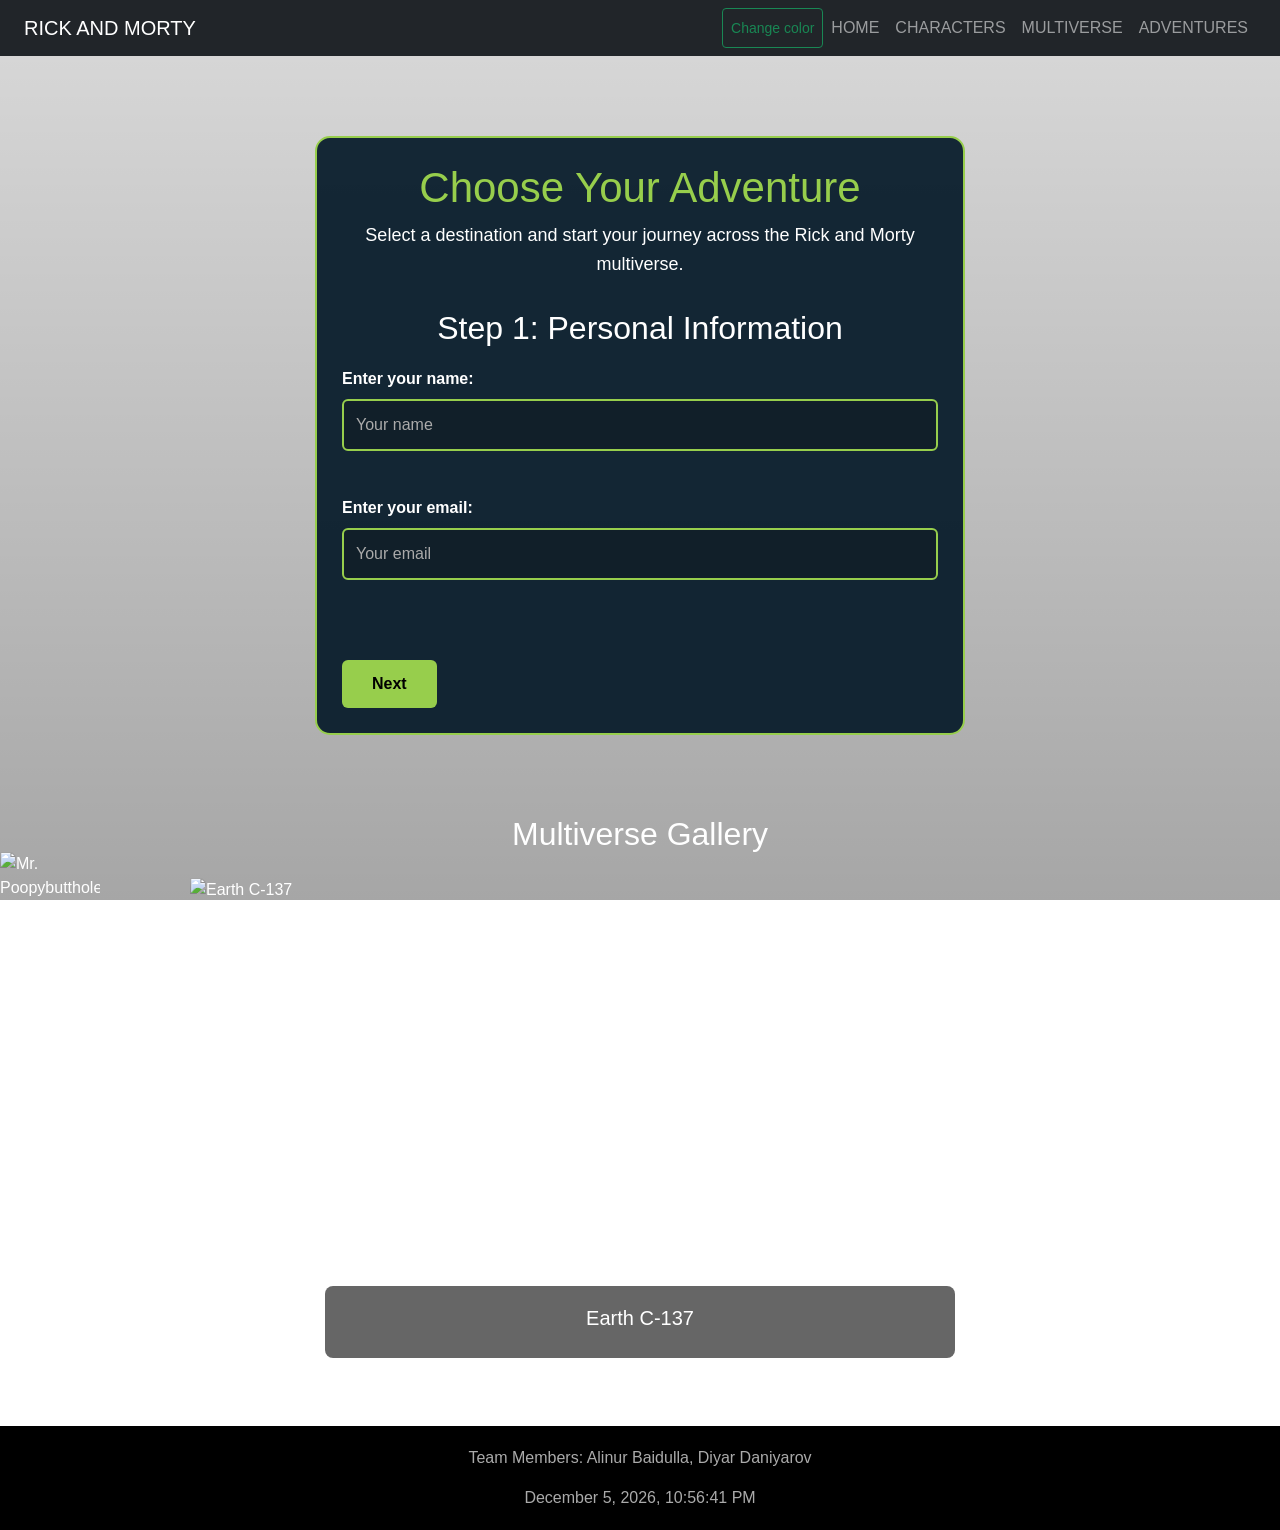
==== commit 12965e8d: "Fix final Assignment 6 issues" ====
--- a/adventures.html
+++ b/adventures.html
@@ -295,6 +295,8 @@
 
 </section>
 
+</main>
+
 <div id="adventureToast" class="adventure-toast" role="status" aria-live="polite">
     <span class="toast-symbol">✓</span>
 
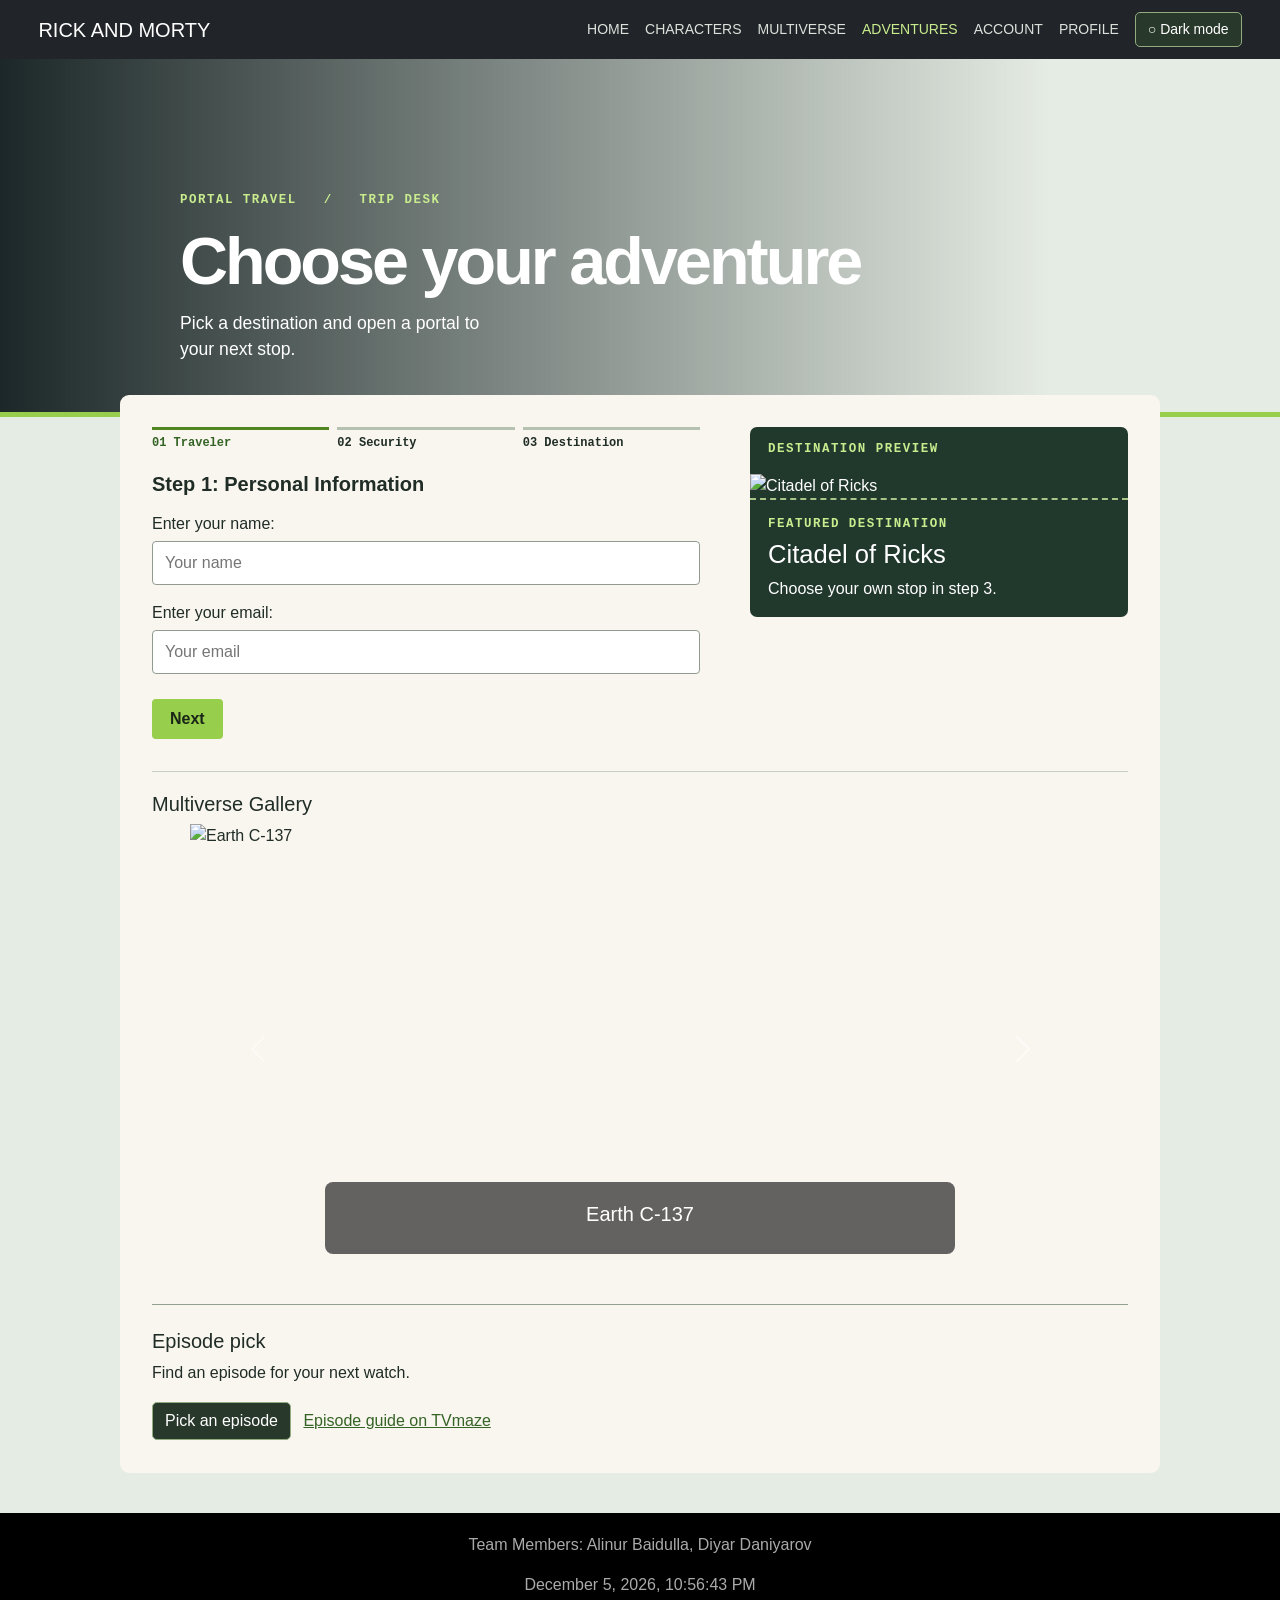
==== commit 6ce06ea1: "Connect six pages with traveler accounts, saved themes and live episode picks" ====
--- a/adventures.html
+++ b/adventures.html
@@ -12,69 +12,35 @@
         rel="stylesheet">
 
     <link rel="stylesheet" href="CSS/style.css">
+    <link rel="stylesheet" href="CSS/guide.css">
+    <link rel="stylesheet" href="CSS/theme.css">
+    <script src="js/theme.js"></script>
+    <script src="js/validation.js"></script>
 </head>
 
-<body class="adventures-page">
-
-   <nav id="mainNav" class="navbar navbar-expand-lg navbar-dark bg-dark px-4">
-
-    <a class="navbar-brand" href="index.html">
-        RICK AND MORTY
-    </a>
-
-    <button
-        class="navbar-toggler"
-        type="button"
-        data-bs-toggle="collapse"
-        data-bs-target="#mainNavbar"
-        aria-controls="mainNavbar"
-        aria-expanded="false"
-        aria-label="Toggle navigation">
-
-        <span class="navbar-toggler-icon"></span>
-
-    </button>
-
-    <div class="collapse navbar-collapse" id="mainNavbar">
-
-        <div class="navbar-nav ms-auto">
-            <button id="colorBtn" class="btn btn-sm btn-outline-success ms-lg-3">
-    Change color
-</button>
-
-            <a class="nav-link" href="index.html">
-                HOME
-            </a>
-
-            <a class="nav-link" href="characters.html">
-                CHARACTERS
-            </a>
-
-            <a class="nav-link" href="multiverse.html">
-                MULTIVERSE
-            </a>
-
-            <a class="nav-link" href="adventures.html">
-                ADVENTURES
-            </a>
-
-        </div>
-
+<body class="planner-page">
+
+   <nav id="mainNav" aria-label="Main navigation">
+    <a class="site-brand" href="index.html">Rick and Morty</a>
+    <button id="menuButton" type="button" aria-controls="siteLinks" aria-expanded="false">Menu</button>
+    <div id="siteLinks">
+        <a class="nav-link" href="index.html">Home</a>
+        <a class="nav-link" href="characters.html">Characters</a>
+        <a class="nav-link" href="multiverse.html">Multiverse</a>
+        <a class="nav-link" href="adventures.html" aria-current="page">Adventures</a>
+        <a class="nav-link" href="account.html">Account</a>
+        <a class="nav-link" href="profile.html">Profile</a>
+        <button id="themeButton" type="button" aria-pressed="false">Dark mode</button>
     </div>
-
 </nav>
-
-
-<main>
-
-    <section class="adventure-box">
-
-        <h1>Choose Your Adventure</h1>
-
-        <p>
-            Select a destination and start your journey
-            across the Rick and Morty multiverse.
-        </p>
+<header class="world-banner"><div><span class="edition">Portal travel &nbsp; / &nbsp; Trip desk</span><h1>Choose your adventure</h1><p>Pick a destination and open a portal to your next stop.</p></div></header>
+
+
+<main class="planner">
+
+    <div class="trip-desk"><section class="planner-form"><ol class="trip-steps" aria-label="Adventure steps"><li>Traveler</li><li>Security</li><li>Destination</li></ol>
+
+        
 
         <form id="adventureForm" novalidate>
 
@@ -88,7 +54,7 @@
                 <span class="error" id="nameError"></span>
 
                 <label for="player-email">Enter your email:</label>
-                <input type="email" id="player-email" placeholder="Your email">
+                <input type="text" inputmode="email" id="player-email" placeholder="Your email">
                 <span class="error" id="emailError"></span>
 
             </div>
@@ -157,9 +123,14 @@
         </form>
     </section>
 
-<section class="container my-5">
-
-    <h2 class="text-center mb-4">
+<aside class="trip-ticket" aria-label="Destination preview">
+<span class="edition">Destination preview</span>
+<img id="ticketImage" src="images/citadel.jpg" alt="Citadel of Ricks">
+<div class="ticket-caption"><small id="ticketLabel">Featured destination</small><h2 id="ticketName">Citadel of Ricks</h2><p id="ticketNote">Choose your own stop in step 3.</p></div>
+</aside></div>
+<section class="planner-gallery">
+
+    <h2 >
         Multiverse Gallery
     </h2>
 
@@ -295,6 +266,12 @@
 
 </section>
 
+    <section class="episode-picker" aria-labelledby="episodeTitle">
+        <h2 id="episodeTitle">Episode pick</h2>
+        <p id="episodeResult" role="status">Find an episode for your next watch.</p>
+        <button id="episodeButton" type="button">Pick an episode</button>
+        <a href="https://www.tvmaze.com/shows/216/rick-and-morty">Episode guide on TVmaze</a>
+    </section>
 </main>
 
 <div id="adventureToast" class="adventure-toast" role="status" aria-live="polite">
@@ -306,7 +283,7 @@
     </div>
 </div>
 
-            <img src="images/poopybutthole.png" alt="Mr. Poopybutthole" class="adventure-character-left">
+            
 
     <footer>
         
@@ -321,13 +298,10 @@
 <script src="https://code.jquery.com/jquery-4.0.0.min.js"></script>
 
 <script src="js/script.js"></script>
-<script src="js/accordion.js"></script>
 <script src="js/datetime.js"></script>
-<script src="js/color.js"></script>
-<script src="js/keyboard.js"></script>
-
-<script src="js/loading.js"></script>
-<script src="js/notification.js"></script>
-<script src="js/adventures-step.js"></script>
+<script src="js/navigation.js"></script>
+
+<script src="js/adventure.js"></script>
+<script src="js/episodes.js"></script>
 </body>
 </html>
--- a/CSS/style.css
+++ b/CSS/style.css
@@ -1,5 +1,3 @@
-/* Первоначальные стили для страницы (1-2) */
-
 /* =========================
    GLOBAL
    ========================= */
@@ -24,25 +22,6 @@
     box-sizing: inherit;
 }
 
-.site-header {
-    display: flex;
-    justify-content: space-between;
-    align-items: center;
-
-    width: 100%;
-    padding: 20px 40px;
-
-    position: relative;
-    z-index: 10;
-}
-
-.logo {
-    color: white;
-    font-family: Arial, sans-serif;
-    font-size: 28px;
-    font-weight: bold;
-}
-
 @media (max-width: 1000px) {
     .characters-page .character-list {
         grid-template-columns: repeat(2, minmax(0, 1fr));
@@ -53,74 +32,6 @@
     .characters-page .character-list {
         grid-template-columns: 1fr;
     }
-}
-
-/* =========================
-   NAVIGATION
-   ========================= */
-
-.nav-menu {
-    display: flex;
-    flex-direction: row;
-    justify-content: center;
-    align-items: center;
-    gap: 15px;
-    padding: 10px;
-    background: transparent;
-}
-
-.nav-menu a {
-    text-decoration: none;
-    color: #ffffff;
-    font-family: Arial, sans-serif;
-    font-size: 14px;
-    font-weight: bold;
-    text-transform: uppercase;
-    background-color: rgba(255, 255, 255, 0.1);
-    border: 2px solid #97ce4c;
-    padding: 10px 20px;
-    border-radius: 4px;
-    transition: all 0.3s ease;
-}
-
-.nav-menu a:hover {
-    background-color: #00ff5e;
-    color: #000000;
-}
-
-.gallery-item {
-    position: relative;
-    overflow: hidden;
-    border-radius: 10px;
-}
-
-.gallery-item img {
-    width: 100%;
-    height: 220px;
-    object-fit: cover;
-    display: block;
-
-    transition: transform 0.3s ease;
-}
-
-.gallery-caption {
-    position: absolute;
-
-    left: 0;
-    right: 0;
-    bottom: 0;
-
-    padding: 15px;
-
-    background-color: rgba(0, 0, 0, 0.75);
-    color: white;
-
-    text-align: center;
-    font-weight: bold;
-
-    opacity: 0;
-
-    transition: opacity 0.3s ease;
 }
 
 /* =========================
@@ -155,7 +66,6 @@
 .Home-page main {
     flex: 1;
 
-    
 }
 .home-character {
     position: absolute;
@@ -378,29 +288,10 @@
     background-color: #00ff5e;
 }
 
-
-/* Стили для страниц (3-4) */
-
 /* =========================
    MULTIVERSE PAGE
    ========================= */
 
-.multiverse-page {
-    margin: 0;
-    min-height: 100vh;
-
-    background-color: #090909;
-    background-image: url("../images/multiedit.jpeg");
-    background-size: cover;
-    background-position: center;
-    background-repeat: no-repeat;
-    background-attachment: fixed;
-
-    color: white;
-    font-family: Arial, sans-serif;
-}
-
-
 .multiverse-layout {
     grid-area: main;
 
@@ -414,84 +305,6 @@
     padding: 60px 20px;
 }
 
-
-.multiverse-content {
-    width: 100%;
-    max-width: 800px;
-
-    text-align: center;
-
-    background-color: rgba(10, 30, 45, 0.9);
-
-    padding: 40px;
-
-    border-radius: 15px;
-    border: 2px solid #97ce4c;
-}
-
-
-.multiverse-content h1 {
-    font-size: 48px;
-
-    margin-top: 0;
-
-    margin-bottom: 20px;
-
-    color: #97ce4c;
-}
-
-
-.multiverse-content h2 {
-    margin-top: 40px;
-
-    margin-bottom: 20px;
-}
-
-
-.intro-text {
-    max-width: 650px;
-
-    margin: 0 auto 40px auto;
-
-    font-size: 18px;
-
-    line-height: 1.6;
-}
-
-
-.multiverse-table {
-    width: 100%;
-
-    border-collapse: collapse;
-
-    margin: 20px auto;
-}
-
-
-.multiverse-table th,
-.multiverse-table td {
-    border: 1px solid #97ce4c;
-
-    padding: 15px;
-
-    text-align: center;
-}
-
-
-.multiverse-table th {
-    background-color: #97ce4c;
-
-    color: black;
-}
-
-.multiverse-info {
-    max-width: 650px;
-
-    margin: 40px auto;
-
-    line-height: 1.6;
-}
-
 footer {
     text-align: center;
 
@@ -502,129 +315,9 @@
     color: #aaaaaa;
 }
 
-.universe-details {
-    width: 100%;
-    margin-top: 60px;
-}
-
-.universe-card {
-    margin: 50px auto;
-    padding: 30px;
-
-    max-width: 700px;
-
-    border: 2px solid #97ce4c;
-    border-radius: 15px;
-
-    text-align: center;
-
-    scroll-margin-top: 40px;
-}
-
-.universe-card img {
-    width: 300px;
-    max-width: 100%;
-    height: auto;
-
-    margin: 20px 0;
-
-    border-radius: 10px;
-}
-
-.universe-card p {
-    line-height: 1.6;
-}
-
-.multiverse-character-left {
-    position: absolute;
-    bottom: 0;
-    left: 0;
-    width: 70px;
-    height: auto;
-}
-
-.multiverse-grid > nav {
-    grid-area: header;
-}
-
-.multiverse-sidebar {
-    grid-area: sidebar;
-}
-
 .multiverse-layout {
     grid-area: main;
 }
-
-.multiverse-grid footer {
-    grid-area: footer;
-}
-
-.multiverse-grid {
-    display: grid;
-
-    grid-template-columns: 220px 1fr;
-
-    grid-template-areas:
-        "header header"
-        "sidebar main"
-        "footer footer";
-
-    min-height: 100vh;
-}
-
-.multiverse-sidebar {
-    padding: 30px 20px;
-
-    background-color: rgba(10, 30, 45, 0.95);
-
-    border-right: 2px solid #97ce4c;
-}
-
-.multiverse-sidebar h2 {
-    color: #97ce4c;
-    margin-top: 0;
-}
-
-.multiverse-sidebar a {
-    display: block;
-
-    margin-bottom: 15px;
-    padding: 10px;
-
-    color: white;
-    text-decoration: none;
-
-    border-radius: 6px;
-
-    transition: 0.3s;
-}
-
-.multiverse-sidebar a:hover {
-    background-color: #97ce4c;
-    color: black;
-}
-
-.multiverse-gallery {
-    width: 100%;
-    max-width: 1000px;
-    margin: 60px auto;
-    padding: 30px;
-}
-
-.multiverse-gallery h2 {
-    text-align: center;
-    color: #97ce4c;
-    font-size: 32px;
-    margin-bottom: 30px;
-}
-
-.gallery-grid {
-    display: grid;
-    grid-template-columns: repeat(3, 1fr);
-    gap: 20px;
-}
-
-/* Assignment 6 - Minimal Statistics */
 
 /* Minimal Multiverse Statistics */
 
@@ -696,147 +389,7 @@
     }
 }
 
-/* =========================
-   ADVENTURES PAGE
-   ========================= */
-
-.adventures-page {
-    margin: 0;
-    min-height: 100vh;
-
-    background: transparent;
-    font-family: Arial, sans-serif;
-    color: white;
-}
-
-.adventure-box {
-    width: 90%;
-    max-width: 650px;
-
-    margin: 80px auto;
-    padding: 40px;
-
-    text-align: center;
-
-    background-color: rgba(10, 30, 45, 0.95);
-
-    border: 2px solid #97ce4c;
-    border-radius: 15px;
-}
-.adventure-box h1 {
-    margin-top: 0;
-
-    font-size: 42px;
-    color: #97ce4c;
-}
-
-
-.adventure-box p {
-    font-size: 18px;
-    line-height: 1.6;
-
-    margin-bottom: 30px;
-}
-
-
-.adventure-box label {
-    display: block;
-
-    margin-top: 20px;
-    margin-bottom: 8px;
-
-    text-align: left;
-
-    font-size: 16px;
-    font-weight: bold;
-}
-
-.adventure-box input,
-.adventure-box select,
-.adventure-box textarea {
-    width: 100%;
-
-    padding: 12px;
-
-    font-size: 16px;
-    font-family: Arial, sans-serif;
-
-    background-color: #111f29;
-    color: white;
-
-    border: 2px solid #97ce4c;
-    border-radius: 6px;
-
-    outline: none;
-}
-
-.adventure-box textarea {
-    min-height: 100px;
-    resize: vertical;
-}
-
-.adventure-box input::placeholder,
-.adventure-box textarea::placeholder {
-    color: #aaaaaa;
-}
-
-.adventure-box input:focus,
-.adventure-box select:focus,
-.adventure-box textarea:focus {
-    border-color: #9be044;
-}
-
-.adventure-box button {
-    margin-top: 30px;
-
-    padding: 12px 30px;
-
-    font-size: 16px;
-    font-weight: bold;
-
-    background-color: #97ce4c;
-    color: black;
-
-    border: none;
-    border-radius: 6px;
-
-    cursor: pointer;
-
-    transition: 0.3s;
-}
-
-.adventure-box button:hover {
-    background-color: #97ce4c;
-
-    transform: scale(1.05);
-}
-
-body.adventures-page {
-    min-height: 100vh;
-
-    background-image:
-        linear-gradient(
-            rgba(0, 0, 0, 0.15),
-            rgba(0, 0, 0, 0.35)
-        ),
-        url("../images/portalAD.jpg");
-
-    background-size: cover;
-    background-position: center;
-    background-repeat: no-repeat;
-    background-attachment: fixed;
-}
-
-.adventure-character-left {
-    position: absolute;
-    bottom: 0;
-    left: 0;
-    width: 100px;
-    height: auto;
-}
-
-
-    /* CHARACTERS */
+/* CHARACTERS */
 
     .characters-main {
         width: 95%;
@@ -854,54 +407,7 @@
         
     }
 
-
-    /* MULTIVERSE GRID */
-
-    .multiverse-grid {
-        grid-template-columns: 1fr;
-
-        grid-template-areas:
-            "header"
-            "sidebar"
-            "main"
-            "footer";
-    }
-    .multiverse-grid > nav {
-    grid-area: header;
-}
-
-    .multiverse-sidebar {
-        border-right: none;
-        border-bottom: 2px solid #97ce4c;
-    }
-
-    .multiverse-content {
-        padding: 20px;
-    }
-
-
-    /* GALLERY */
-
-    .gallery-grid {
-        grid-template-columns: repeat(2, 1fr);
-    }
-
-
-    /* ADVENTURES */
-
-    .adventure-box {
-        width: 95%;
-        padding: 25px;
-    }
-
-    
-/* =========================
-   ASSIGNMENT 3
-   RESPONSIVE DESIGN
-   ========================= */
-
-
-/* TABLET */
+    /* TABLET */
 @media (max-width: 768px) {
 
     .welcome {
@@ -917,7 +423,6 @@
     }   
 }
 
-
 /* MOBILE */
 @media (max-width: 480px) {
 
@@ -935,17 +440,6 @@
     #multiverseCarousel .carousel-item img {
     height: 250px;
 }
-}
-
-.bootstrap-info {
-    background-color: rgba(10, 30, 45, 0.9);
-    color: white;
-    border-color: #97ce4c;
-}
-
-.bootstrap-info h2,
-.bootstrap-info h3 {
-    color: #97ce4c;
 }
 
 #multiverseCarousel {
@@ -1058,35 +552,6 @@
     font-size: 14px;
 }
 
-.adventure-box input.invalid,
-.adventure-box select.invalid,
-.adventure-box textarea.invalid {
-    border-color: #ff6b6b;
-}
-
-
-
-/* Portal Control */
-
-.portal-control {
-    width: 100%;
-    max-width: 600px;
-    margin: 40px auto;
-
-    display: flex;
-    flex-direction: column;
-    align-items: center;
-    justify-content: center;
-
-    gap: 20px;
-    padding: 30px;
-    text-align: center;
-
-    background: rgba(10, 30, 45, 0.9);
-    border: 1px solid #97ce4c;
-    border-radius: 12px;
-}
-
 /* Portal appearance */
 
 .portal-circle {
@@ -1195,35 +660,6 @@
 
 /* Assignment 6 - Multiverse Search */
 
-.multiverse-search-box {
-    width: 100%;
-    max-width: 850px;
-    margin: 0 auto 35px;
-    padding: 22px 26px;
-
-    background: rgba(5, 19, 29, 0.94);
-
-    border: 1px solid #88ff00;
-    border-radius: 16px;
-
-    box-shadow:
-        0 0 12px rgba(136, 255, 0, 0.3),
-        0 0 30px rgba(0, 255, 170, 0.1);
-}
-
-.multiverse-search-heading {
-    display: flex;
-    align-items: center;
-    gap: 10px;
-
-    margin-bottom: 14px;
-
-    color: #aaff00;
-    font-size: 17px;
-    font-weight: bold;
-    letter-spacing: 1.5px;
-}
-
 #multiverseSearch {
     width: 100%;
     padding: 14px 18px;
@@ -1251,18 +687,7 @@
     outline: none;
 }
 
-.search-hint {
-    margin: 12px 0 0;
-
-    color: #a2b8b5;
-    font-size: 13px;
-}
-
 @media (max-width: 768px) {
-    .multiverse-search-box {
-        padding: 16px;
-        margin-bottom: 24px;
-    }
 
     #multiverseSearch {
         font-size: 16px;
--- a/CSS/guide.css
+++ b/CSS/guide.css
@@ -0,0 +1,96 @@
+/* A simple reading layout for the location guide and trip form. */
+.guide-page, .planner-page { background: #fafaf7; color: #252925; }
+main.guide { display: block; min-height: auto; padding: 0; }
+.guide h1, .planner h1 { font-size: 2rem; font-weight: 650; }
+.guide h2, .planner h2 { font-size: 1.25rem; }
+.guide label, .planner label { display: block; margin: 16px 0 5px; }
+.guide input, .planner-form input, .planner-form select, .planner-form textarea {
+    width: 100%; padding: 9px 12px; border: 1px solid #929a92; border-radius: 4px; background: white; color: #252925;
+}
+.guide input { max-width: 400px; }
+.location-links { margin: 18px 0 24px; line-height: 1.9; }
+.location-entry { display: flex; gap: 20px; align-items: center; padding: 18px 0; border-top: 1px solid #d3d6cf; }
+.location-entry img { object-fit: cover; }
+.location-entry p { margin: 0; }
+.guide-portal, .planner-gallery { margin-top: 32px; padding-top: 20px; border-top: 1px solid #c8cdc5; }
+.guide-portal .portal-circle { width: 70px; height: 70px; margin: 16px 0; box-shadow: none; }
+.guide-portal #portalResult { color: #255a3b; font-size: 1.15rem; margin: 14px 0 4px; }
+.guide-portal #portalDescription, .guide-portal #copyFeedback { color: #364438; }
+.planner-form textarea { min-height: 80px; }
+.planner-form .error { min-height: 0; color: #a42727; }
+.planner-form .invalid { border-color: #a42727; }
+.planner-form button { padding: 8px 18px; border: 0; border-radius: 4px; color: white; background: #285a40; }
+.planner-form button:disabled { opacity: .65; }
+.planner #multiverseCarousel .carousel-item img { height: auto; aspect-ratio: 16 / 8; object-fit: cover; }
+@media (max-width: 480px) {
+    .location-entry { align-items: flex-start; gap: 12px; }
+    .guide h1, .planner h1 { font-size: 1.65rem; }
+}
+
+/* Match the illustrated headers and light content panel on Characters. */
+.guide-page, .planner-page { background: #141b1d; font-family: Arial, sans-serif; }
+.world-banner {
+    display: flex; align-items: flex-end; min-height: clamp(210px, 27vw, 330px);
+    color: white; background-size: cover; background-position: center;
+}
+.planner-page .world-banner {
+    background-image: linear-gradient(90deg, rgba(6,18,20,.90), transparent 82%), url("../images/portalAD.jpg");
+}
+.world-banner > div { width: min(100% - 36px, 920px); margin: 0 auto; padding: 50px 0; }
+.world-banner h1 { font-weight: 750; font-size: clamp(2rem, 4.5vw, 3.6rem); margin: 0 0 8px; }
+.world-banner p { margin: 0; max-width: 34ch; font-size: 1.1rem; }
+main.guide, main.planner {
+    position: relative; width: min(100% - 36px, 920px); max-width: none;
+    margin: -22px auto 40px; padding: clamp(18px, 4vw, 42px);
+    background: #fff; border-top: 4px solid #97ce4c; border-radius: 9px;
+}
+.guide label, .planner-form h2 { font-weight: 700; }
+.location-links a { color: #27623c; text-underline-offset: 3px; }
+.planner-form { max-width: 620px; margin: 0 auto; }
+.planner-form form { margin-top: 0; }
+.planner-form button, .guide-portal #activatePortal { background: #97ce4c; color: #192617; font-weight: 700; }
+.planner-form #backBtn { background: #e5ece0; color: #263b26; }
+.guide-portal { background: #f1f6ea; padding: 22px; border: 0; border-left: 4px solid #97ce4c; }
+@media (max-width: 600px) {
+    .world-banner > div { padding-bottom: 40px; }
+    .world-banner p { max-width: 25ch; }
+    main.guide, main.planner { width: calc(100% - 20px); }
+}
+
+/* Illustrated atlas and travel desk */
+.world-banner { min-height: clamp(250px,28vw,360px); border-bottom: 5px solid #97ce4c; }
+.guide-page .world-banner { background-image: linear-gradient(90deg,#101c24 3%,rgba(10,24,31,.86) 30%,transparent 82%),url("../images/citadel.jpg"); background-position: center, center 45%; }
+.edition,.entry-number,.ticket-caption small { display:block; font: bold .78rem/1.4 monospace; letter-spacing:.12em; text-transform:uppercase; }
+.edition { color:#c9ed8e; margin-bottom:12px; }
+.world-banner h1 { font-size:clamp(2.3rem,5.2vw,4.5rem); letter-spacing:-.045em; }
+main.guide,main.planner { width:min(100% - 32px,1040px); padding:clamp(16px,3vw,32px); background:#f8f6ef; border:0; }
+.atlas-tools { display:grid; grid-template-columns:1fr 1fr; align-items:center; gap:8px 20px; }
+.atlas-tools label { margin:0; font-size:1.2rem; }
+.atlas-tools #multiverseSearch { justify-self:end; }
+.location-links { grid-column:1/-1; margin:8px 0 18px; }
+.atlas-grid { display:grid; grid-template-columns:repeat(2,minmax(0,1fr)); gap:18px; }
+.location-entry { display:block; border:1px solid #c8cec0; border-radius:8px; overflow:hidden; background:white; padding:0; }
+.location-entry img { width:100%; max-width:none; aspect-ratio:2.45; border-radius:0; }
+.location-entry > div { padding:18px; }
+.entry-number { color:#416730; margin-bottom:6px; }
+.location-entry:first-child { grid-column:1/-1; display:grid; grid-template-columns:1.2fr 1fr; background:#20352d; color:white; }
+.location-entry:first-child img { height:100%; min-height:210px; }
+.location-entry:first-child .entry-number { color:#b4df79; }
+.trip-desk { display:grid; grid-template-columns:1.45fr 1fr; gap:clamp(18px,4vw,50px); }
+.planner-form { width:100%; }
+.trip-steps { display:flex; list-style:none; padding:0; margin:0 0 22px; gap:8px; counter-reset:step; }
+.trip-steps li { flex:1; border-top:3px solid #b5c1b1; padding-top:6px; font: bold .75rem monospace; counter-increment:step; }
+.trip-steps li::before { content:"0" counter(step) " "; }
+.trip-steps [aria-current] { border-color:#508723; color:#355b23; }
+.trip-ticket { align-self:start; background:#21382d; color:white; border-radius:7px; overflow:hidden; }
+.trip-ticket .edition { padding:14px 18px; margin:0; }
+.trip-ticket img { width:100%; aspect-ratio:1.85; object-fit:cover; }
+.ticket-caption { padding:16px 18px; border-top:2px dashed #aac48a; }
+.ticket-caption small { color:#c9ed8e; }
+.ticket-caption h2 { margin:.4rem 0; font-size:1.6rem; }
+.ticket-caption p { margin:0; }
+@media(max-width:660px) {
+    .atlas-tools,.atlas-grid,.trip-desk,.location-entry:first-child { grid-template-columns:1fr; }
+    .atlas-tools #multiverseSearch { justify-self:start; }
+    .location-entry:first-child img { min-height:0; }
+}
--- a/CSS/theme.css
+++ b/CSS/theme.css
@@ -0,0 +1,63 @@
+:root {
+    color-scheme: light;
+    --page: #e5ece3;
+    --panel: #f8f6ef;
+    --card: #fff;
+    --ink: #202c26;
+    --accent: #356325;
+    --error: #9a242b;
+}
+:root[data-theme="dark"] {
+    color-scheme: dark;
+    --page: #12191b;
+    --panel: #202a29;
+    --card: #2b3834;
+    --ink: #f1f4ee;
+    --accent: #b9e887;
+    --error: #ffabae;
+}
+#mainNav {
+    position: relative;
+    z-index: 5;
+    display: flex;
+    align-items: center;
+    justify-content: space-between;
+    padding: 12px 3%;
+    gap: 16px;
+    background: #212529;
+    color: white;
+    font: 14px/1.5 Arial, sans-serif;
+}
+#mainNav a { text-transform: uppercase; color: #dbe2db; text-decoration: none; }
+#mainNav .site-brand { font-size: 20px; color: white; }
+#siteLinks { display: flex; align-items: center; gap: 16px; }
+#mainNav a:hover, #mainNav a[aria-current="page"] { color: #c9ed8e; }
+#mainNav button, .episode-picker button {
+    border: 1px solid #92ac80; padding: 6px 12px; border-radius: 5px;
+    color: white; background: #28382b; cursor: pointer;
+}
+#themeButton::before { content: "○ "; }
+#themeButton[aria-pressed="true"]::before { content: "● "; color: #c9ed8e; }
+#menuButton { display: none; }
+@media (max-width: 940px) {
+    #mainNav { flex-wrap: wrap; }
+    #menuButton { display: block; }
+    #siteLinks { width: 100%; display: none; align-items: start; gap: 10px; }
+    #siteLinks.open { display: flex; flex-direction: column; }
+}
+body[class] { background-color: var(--page); color: var(--ink); }
+main.guide, main.planner, .characters-main, .login-panel, .pass, .Home-page .multiverse-stats,
+.popup, .faq { background-color: var(--panel); color: var(--ink); }
+.character-info, .location-entry:not(:first-child), .guide-portal { background: var(--card); color: var(--ink); }
+.form-control, .popup input, .guide input, .planner-form :is(input, textarea, select), .account input {
+    background-color: var(--card); color: var(--ink);
+}
+body .profile-wrap h1, .Home-page .multiverse-stats h2, .stat-card p, .popup-close { color: var(--ink); }
+.stat-card h3, .faq h2, .guide-portal #portalResult, .guide-portal #portalDescription,
+.guide-portal #copyFeedback, .location-links a, .entry-number, .trip-steps [aria-current],
+.switch button, .switch [aria-pressed="true"], #accountLink, #signInPrompt a { color: var(--accent); }
+.pass-head { color: #172416; }
+.planner-form .error, #message { color: var(--error); }
+.episode-picker { padding-top: 24px; margin-top: 30px; border-top: 1px solid #94a090; }
+.episode-picker a { margin: 8px; display: inline-block; color: var(--accent); }
+.characters-page .character { max-width: none; }
